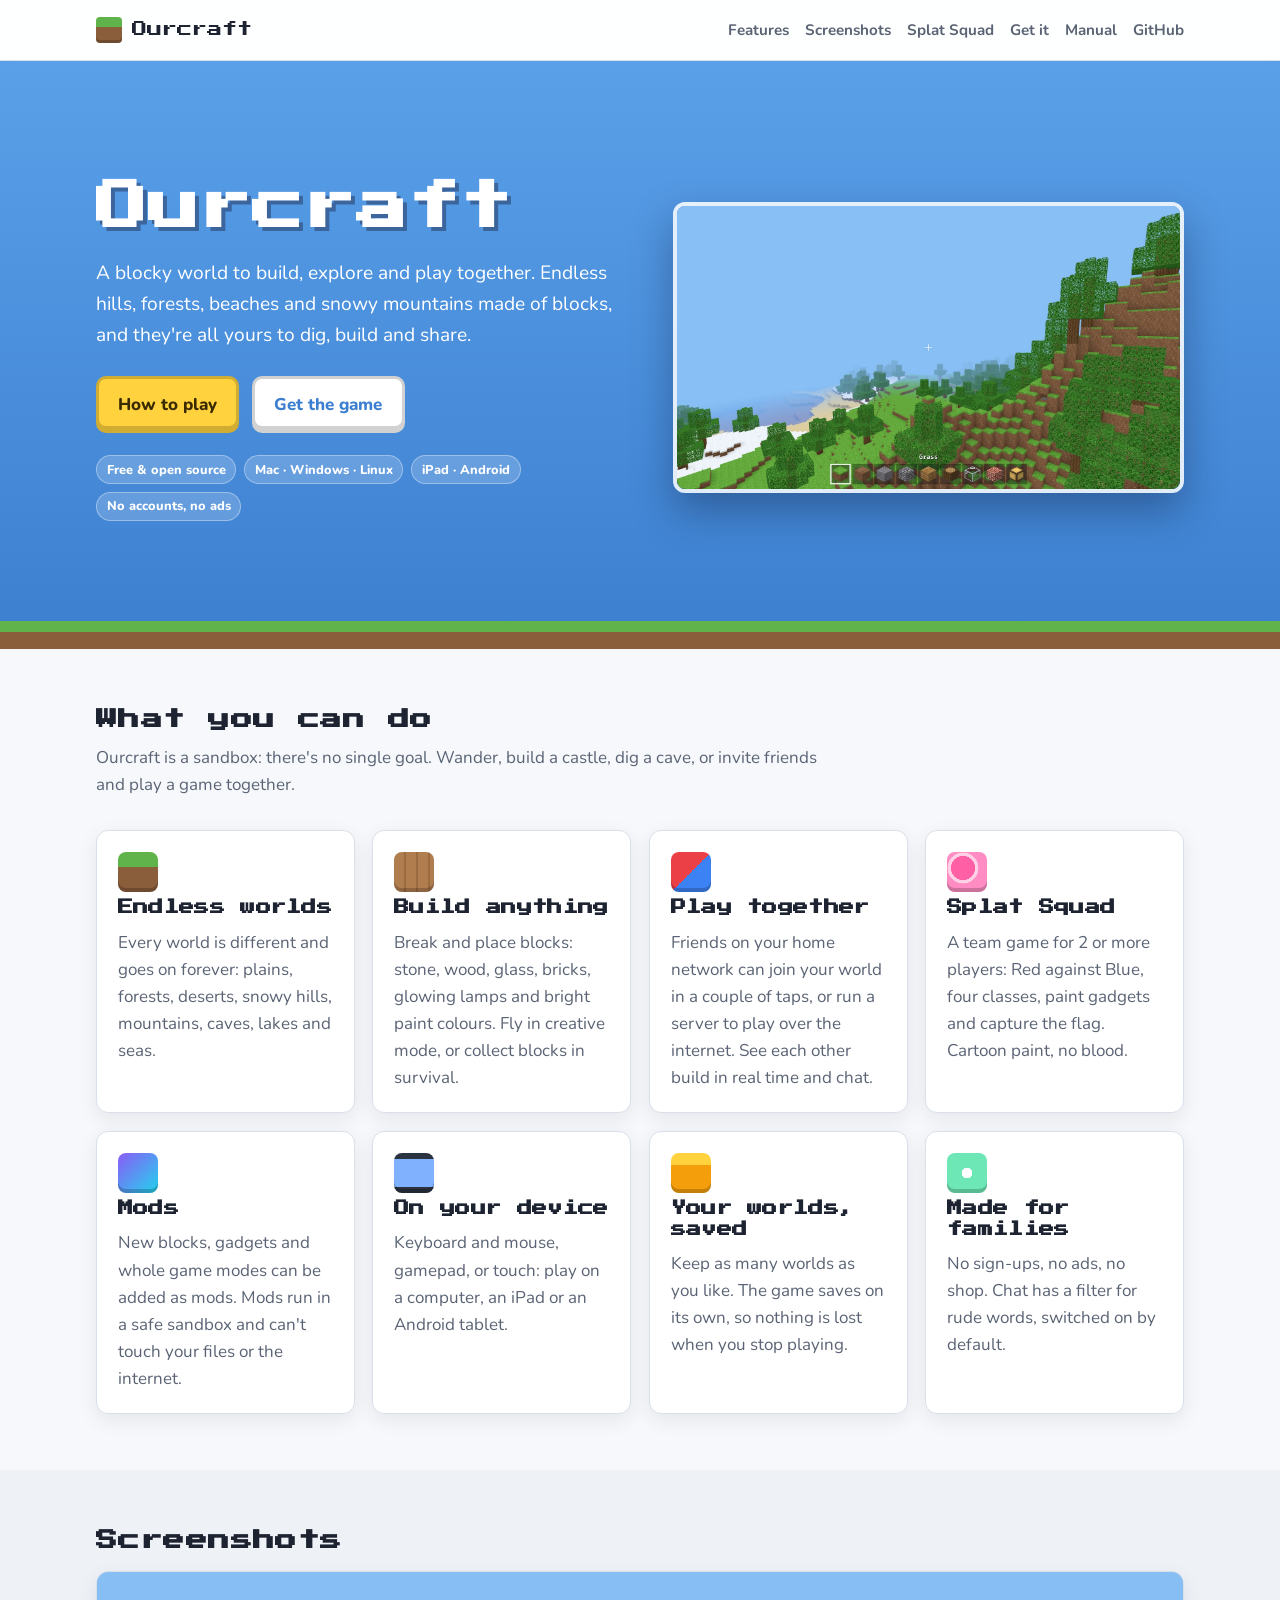
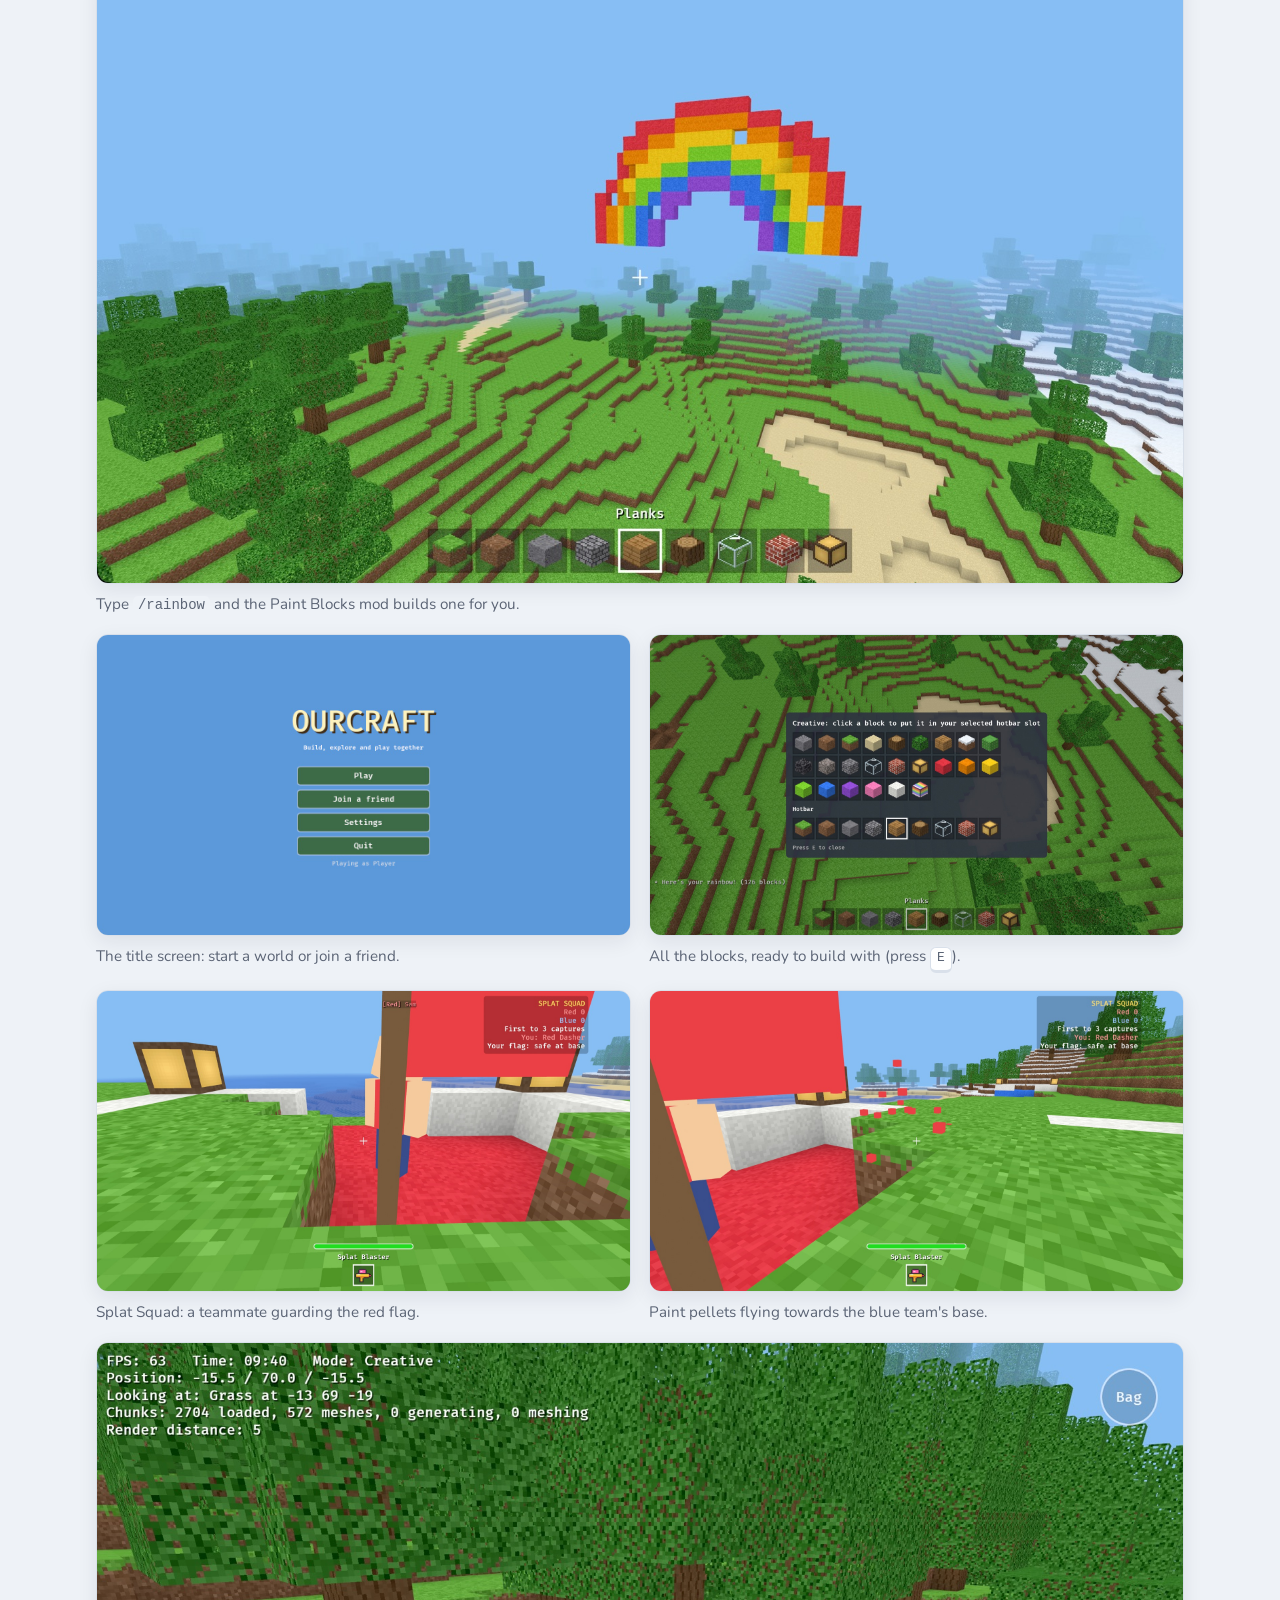
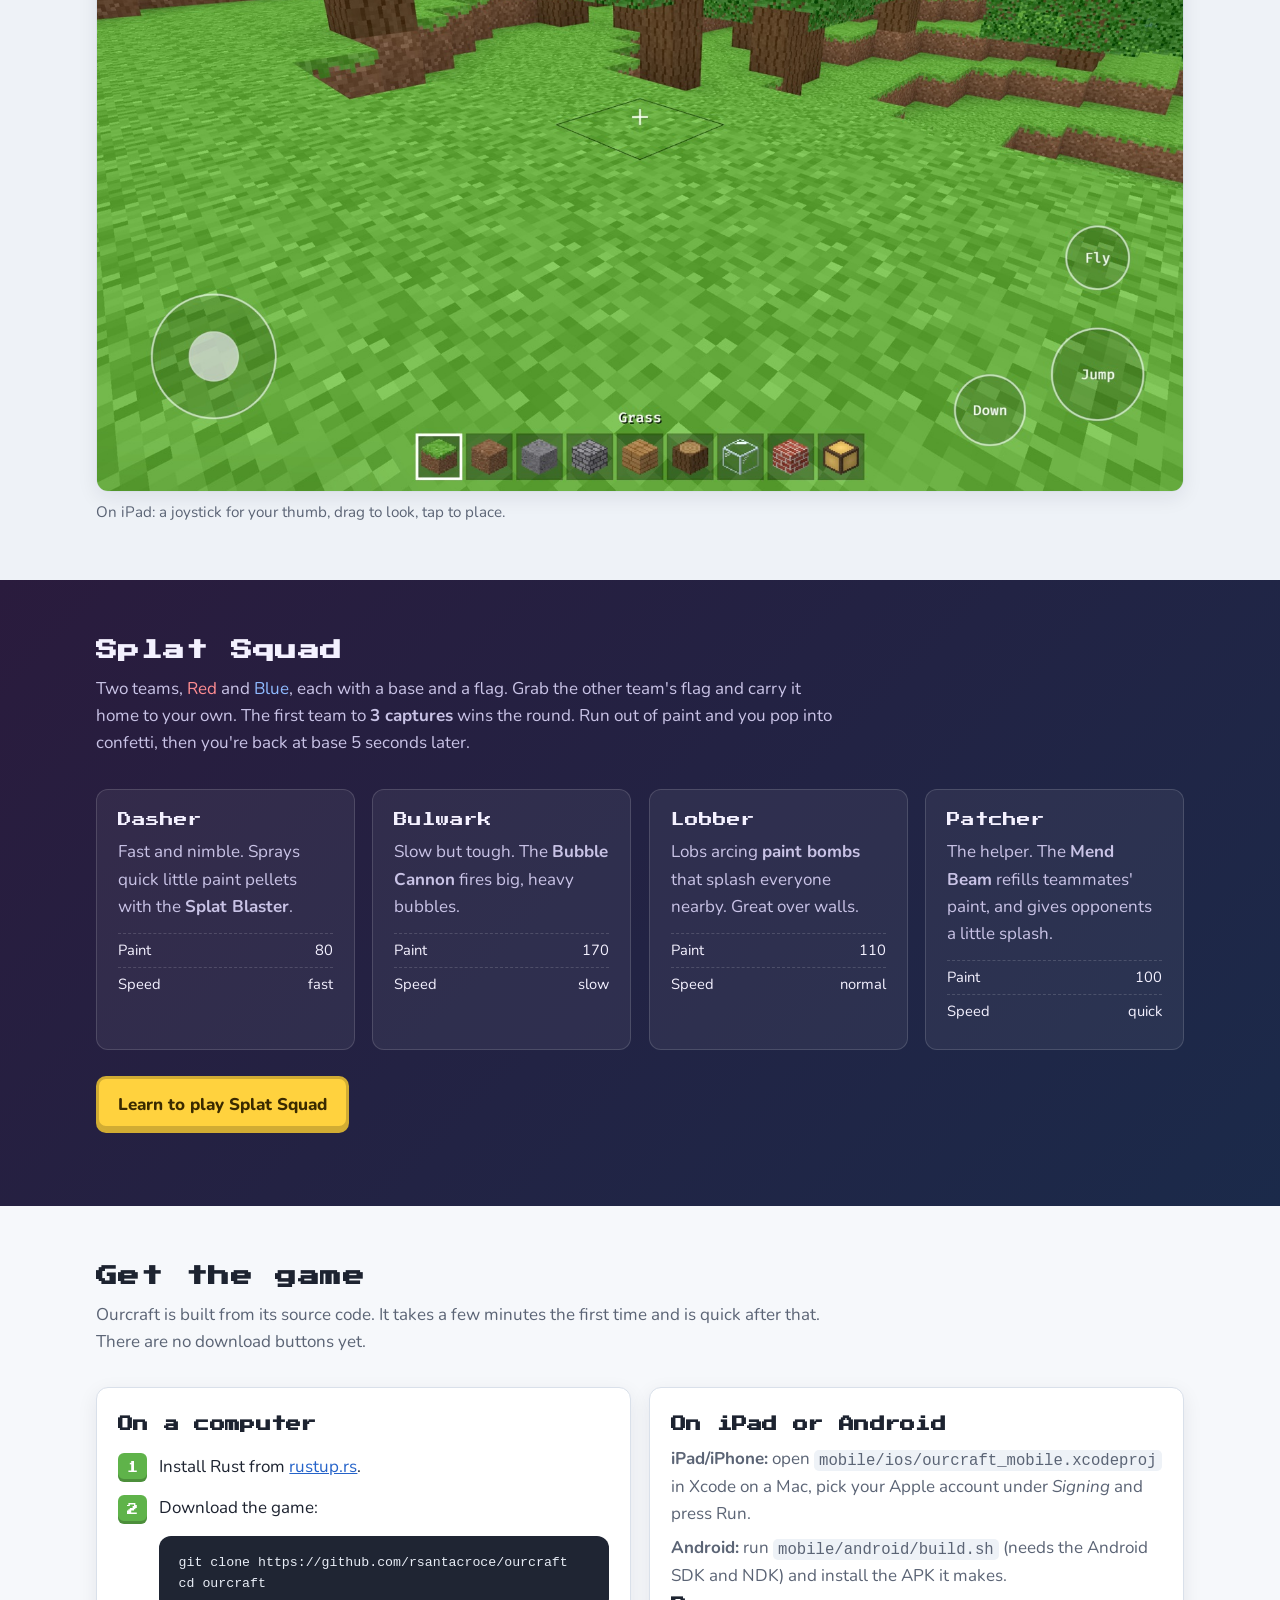
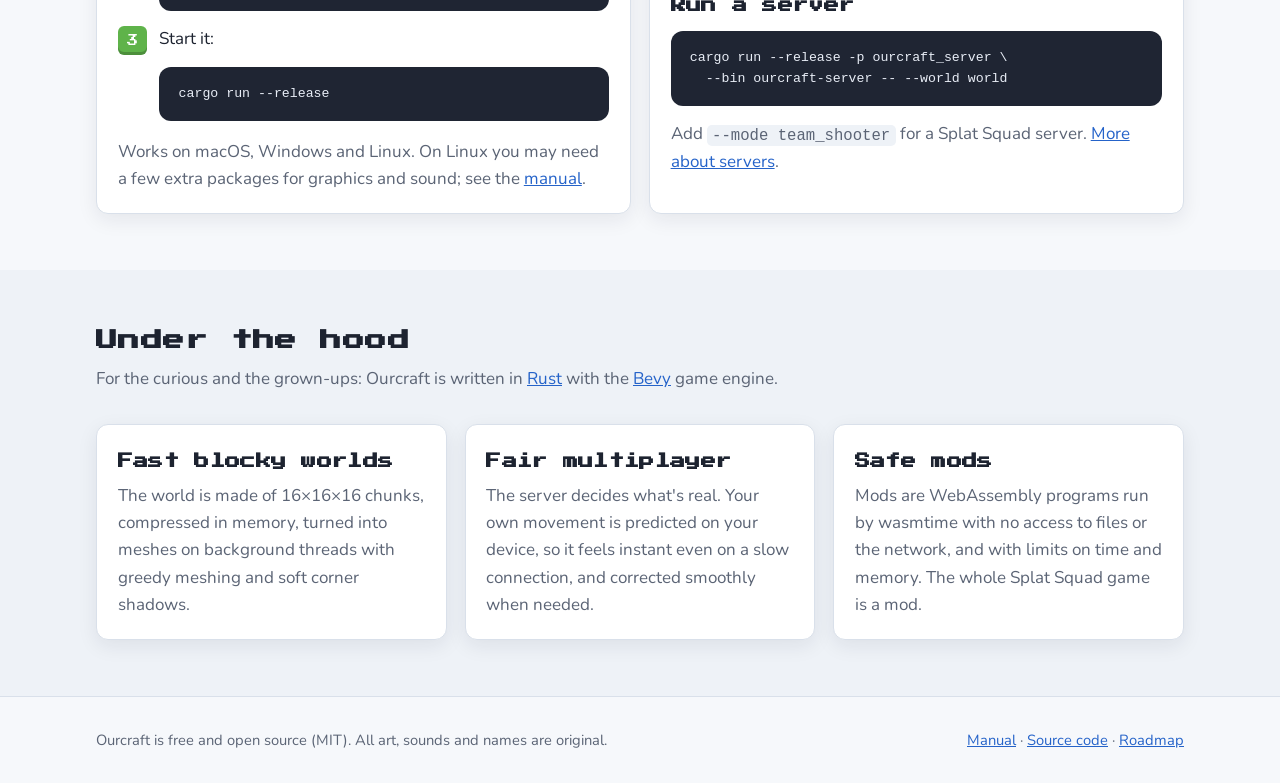
==== index.html @ ff027219 "Ourcraft website and player manual Co-Authored-By: Claude Opus 5.5 (1M context) <noreply@anthropic.c" ====
<!doctype html>
<html lang="en">
<head>
  <meta charset="utf-8">
  <meta name="viewport" content="width=device-width, initial-scale=1">
  <title>Ourcraft – build, explore and play together</title>
  <meta name="description" content="Ourcraft is a free, open-source blocky sandbox game: endless worlds to explore and build in, play with friends, mods, and the Splat Squad team game. For Mac, Windows, Linux, iPad and Android.">
  <meta property="og:title" content="Ourcraft">
  <meta property="og:description" content="A blocky world to build, explore and play together.">
  <meta property="og:image" content="images/vista.jpg">
  <link rel="icon" href="assets/favicon.svg" type="image/svg+xml">
  <link rel="preconnect" href="https://fonts.googleapis.com">
  <link rel="preconnect" href="https://fonts.gstatic.com" crossorigin>
  <link href="https://fonts.googleapis.com/css2?family=Nunito:wght@400;700;800&family=Press+Start+2P&display=swap" rel="stylesheet">
  <link rel="stylesheet" href="assets/style.css">
</head>
<body>

<header class="topbar">
  <div class="wrap">
    <a class="logo" href="./"><span class="logo-block" aria-hidden="true"></span>Ourcraft</a>
    <nav class="nav" aria-label="Main">
      <a href="#features">Features</a>
      <a href="#screenshots">Screenshots</a>
      <a href="#splat-squad">Splat Squad</a>
      <a href="#get-it">Get it</a>
      <a href="manual.html">Manual</a>
      <a href="https://github.com/rsantacroce/ourcraft">GitHub</a>
    </nav>
  </div>
</header>

<section class="hero">
  <div class="wrap">
    <div>
      <h1>Ourcraft</h1>
      <p class="lead">A blocky world to build, explore and play together. Endless hills, forests,
        beaches and snowy mountains made of blocks, and they're all yours to dig, build and share.</p>
      <div class="buttons">
        <a class="btn btn-primary" href="manual.html">How to play</a>
        <a class="btn btn-secondary" href="#get-it">Get the game</a>
      </div>
      <div class="badges">
        <span class="badge">Free &amp; open source</span>
        <span class="badge">Mac · Windows · Linux</span>
        <span class="badge">iPad · Android</span>
        <span class="badge">No accounts, no ads</span>
      </div>
    </div>
    <img src="images/vista.jpg" alt="Hills with trees, a beach and the sea, all made of blocks" width="1600" height="900">
  </div>
</section>

<section id="features">
  <div class="wrap">
    <h2>What you can do</h2>
    <p class="section-intro">Ourcraft is a sandbox: there's no single goal. Wander, build a castle,
      dig a cave, or invite friends and play a game together.</p>
    <div class="grid grid-4">
      <div class="card">
        <div class="icon i-grass" aria-hidden="true"></div>
        <h3>Endless worlds</h3>
        <p>Every world is different and goes on forever: plains, forests, deserts, snowy hills,
          mountains, caves, lakes and seas.</p>
      </div>
      <div class="card">
        <div class="icon i-build" aria-hidden="true"></div>
        <h3>Build anything</h3>
        <p>Break and place blocks: stone, wood, glass, bricks, glowing lamps and bright paint
          colours. Fly in creative mode, or collect blocks in survival.</p>
      </div>
      <div class="card">
        <div class="icon i-friends" aria-hidden="true"></div>
        <h3>Play together</h3>
        <p>Friends on your home network can join your world in a couple of taps, or run a server
          to play over the internet. See each other build in real time and chat.</p>
      </div>
      <div class="card">
        <div class="icon i-splat" aria-hidden="true"></div>
        <h3>Splat Squad</h3>
        <p>A team game for 2 or more players: Red against Blue, four classes, paint gadgets and
          capture the flag. Cartoon paint, no blood.</p>
      </div>
      <div class="card">
        <div class="icon i-mod" aria-hidden="true"></div>
        <h3>Mods</h3>
        <p>New blocks, gadgets and whole game modes can be added as mods. Mods run in a safe
          sandbox and can't touch your files or the internet.</p>
      </div>
      <div class="card">
        <div class="icon i-device" aria-hidden="true"></div>
        <h3>On your device</h3>
        <p>Keyboard and mouse, gamepad, or touch: play on a computer, an iPad or an Android
          tablet.</p>
      </div>
      <div class="card">
        <div class="icon i-save" aria-hidden="true"></div>
        <h3>Your worlds, saved</h3>
        <p>Keep as many worlds as you like. The game saves on its own, so nothing is lost when
          you stop playing.</p>
      </div>
      <div class="card">
        <div class="icon i-kid" aria-hidden="true"></div>
        <h3>Made for families</h3>
        <p>No sign-ups, no ads, no shop. Chat has a filter for rude words, switched on by
          default.</p>
      </div>
    </div>
  </div>
</section>

<section id="screenshots" class="alt">
  <div class="wrap">
    <h2>Screenshots</h2>
    <div class="gallery">
      <figure class="shot wide">
        <img src="images/rainbow.jpg" alt="A rainbow built from coloured blocks over green hills" width="1600" height="900" loading="lazy">
        <figcaption>Type <code>/rainbow</code> and the Paint Blocks mod builds one for you.</figcaption>
      </figure>
      <figure class="shot">
        <img src="images/menu.jpg" alt="The Ourcraft title screen with Play, Join a friend, Settings and Quit" width="1280" height="720" loading="lazy">
        <figcaption>The title screen: start a world or join a friend.</figcaption>
      </figure>
      <figure class="shot">
        <img src="images/inventory.jpg" alt="The block picker showing all blocks, including bright paint colours" width="1600" height="900" loading="lazy">
        <figcaption>All the blocks, ready to build with (press <kbd>E</kbd>).</figcaption>
      </figure>
      <figure class="shot">
        <img src="images/splat2.jpg" alt="A player in red next to the red team's flag, with the Splat Squad scoreboard" width="1600" height="900" loading="lazy">
        <figcaption>Splat Squad: a teammate guarding the red flag.</figcaption>
      </figure>
      <figure class="shot">
        <img src="images/splat3.jpg" alt="Red paint pellets flying towards the blue base" width="1600" height="900" loading="lazy">
        <figcaption>Paint pellets flying towards the blue team's base.</figcaption>
      </figure>
      <figure class="shot wide">
        <img src="images/ipad.jpg" alt="Ourcraft on an iPad with an on-screen joystick and buttons" width="1600" height="1102" loading="lazy">
        <figcaption>On iPad: a joystick for your thumb, drag to look, tap to place.</figcaption>
      </figure>
    </div>
  </div>
</section>

<section id="splat-squad" class="squad">
  <div class="wrap">
    <h2>Splat Squad</h2>
    <p class="section-intro">Two teams, <span class="team-red">Red</span> and
      <span class="team-blue">Blue</span>, each with a base and a flag. Grab the other team's flag
      and carry it home to your own. The first team to <strong>3 captures</strong> wins the round.
      Run out of paint and you pop into confetti, then you're back at base 5 seconds later.</p>
    <div class="grid grid-4">
      <div class="card">
        <div class="class-name">Dasher</div>
        <p>Fast and nimble. Sprays quick little paint pellets with the <strong>Splat Blaster</strong>.</p>
        <ul class="stats"><li><span>Paint</span><span>80</span></li><li><span>Speed</span><span>fast</span></li></ul>
      </div>
      <div class="card">
        <div class="class-name">Bulwark</div>
        <p>Slow but tough. The <strong>Bubble Cannon</strong> fires big, heavy bubbles.</p>
        <ul class="stats"><li><span>Paint</span><span>170</span></li><li><span>Speed</span><span>slow</span></li></ul>
      </div>
      <div class="card">
        <div class="class-name">Lobber</div>
        <p>Lobs arcing <strong>paint bombs</strong> that splash everyone nearby. Great over walls.</p>
        <ul class="stats"><li><span>Paint</span><span>110</span></li><li><span>Speed</span><span>normal</span></li></ul>
      </div>
      <div class="card">
        <div class="class-name">Patcher</div>
        <p>The helper. The <strong>Mend Beam</strong> refills teammates' paint, and gives opponents a little splash.</p>
        <ul class="stats"><li><span>Paint</span><span>100</span></li><li><span>Speed</span><span>quick</span></li></ul>
      </div>
    </div>
    <p style="margin-top:1.6rem"><a class="btn btn-primary" href="manual.html#splat-squad">Learn to play Splat Squad</a></p>
  </div>
</section>

<section id="get-it">
  <div class="wrap">
    <h2>Get the game</h2>
    <p class="section-intro">Ourcraft is built from its source code. It takes a few minutes the
      first time and is quick after that. There are no download buttons yet.</p>
    <div class="grid grid-2">
      <div class="card">
        <h3>On a computer</h3>
        <ol class="steps">
          <li>Install Rust from <a href="https://rustup.rs">rustup.rs</a>.</li>
          <li>Download the game:
            <pre><code>git clone https://github.com/rsantacroce/ourcraft
cd ourcraft</code></pre></li>
          <li>Start it:
            <pre><code>cargo run --release</code></pre></li>
        </ol>
        <p>Works on macOS, Windows and Linux. On Linux you may need a few extra packages for
          graphics and sound; see the <a href="manual.html#install">manual</a>.</p>
      </div>
      <div class="card">
        <h3>On iPad or Android</h3>
        <p><strong>iPad/iPhone:</strong> open <code>mobile/ios/ourcraft_mobile.xcodeproj</code> in Xcode
          on a Mac, pick your Apple account under <em>Signing</em> and press Run.</p>
        <p><strong>Android:</strong> run <code>mobile/android/build.sh</code> (needs the Android SDK
          and NDK) and install the APK it makes.</p>
        <h3>Run a server</h3>
        <pre><code>cargo run --release -p ourcraft_server \
  --bin ourcraft-server -- --world world</code></pre>
        <p>Add <code>--mode team_shooter</code> for a Splat Squad server.
          <a href="manual.html#servers">More about servers</a>.</p>
      </div>
    </div>
  </div>
</section>

<section class="alt">
  <div class="wrap">
    <h2>Under the hood</h2>
    <p class="section-intro">For the curious and the grown-ups: Ourcraft is written in
      <a href="https://www.rust-lang.org">Rust</a> with the <a href="https://bevyengine.org">Bevy</a>
      game engine.</p>
    <div class="grid grid-3">
      <div class="card">
        <h3>Fast blocky worlds</h3>
        <p>The world is made of 16×16×16 chunks, compressed in memory, turned into meshes on
          background threads with greedy meshing and soft corner shadows.</p>
      </div>
      <div class="card">
        <h3>Fair multiplayer</h3>
        <p>The server decides what's real. Your own movement is predicted on your device, so
          it feels instant even on a slow connection, and corrected smoothly when needed.</p>
      </div>
      <div class="card">
        <h3>Safe mods</h3>
        <p>Mods are WebAssembly programs run by wasmtime with no access to files or the network,
          and with limits on time and memory. The whole Splat Squad game is a mod.</p>
      </div>
    </div>
  </div>
</section>

<footer>
  <div class="wrap">
    <span>Ourcraft is free and open source (MIT). All art, sounds and names are original.</span>
    <span><a href="manual.html">Manual</a> · <a href="https://github.com/rsantacroce/ourcraft">Source code</a> · <a href="https://github.com/rsantacroce/ourcraft/blob/main/roadmap.md">Roadmap</a></span>
  </div>
</footer>

</body>
</html>
---- assets/style.css ----
/* Ourcraft website. Plain CSS, no build step. */

:root {
  --sky: #5aa0e8;
  --sky-deep: #3c7fd0;
  --grass: #5fb34a;
  --grass-dark: #3f8a32;
  --dirt: #8a5d3b;
  --sun: #ffd23e;
  --red: #eb4046;
  --blue: #3c82f5;
  --pink: #ff5fa5;

  --bg: #f6f8fb;
  --surface: #ffffff;
  --surface-2: #eef2f7;
  --text: #1d2330;
  --muted: #5b6475;
  --border: #d9e0ea;
  --link: #2563c9;
  --code-bg: #1f2533;
  --code-text: #e9eef7;
  --shadow: 0 6px 20px rgba(20, 30, 50, 0.08);
  --radius: 12px;
  --max: 1120px;
}

@media (prefers-color-scheme: dark) {
  :root:not([data-theme="light"]) {
    --bg: #12161f;
    --surface: #1a202b;
    --surface-2: #222a37;
    --text: #e8edf5;
    --muted: #9aa6b8;
    --border: #2d3646;
    --link: #7fb1ff;
    --code-bg: #0c1018;
    --shadow: 0 6px 20px rgba(0, 0, 0, 0.35);
  }
}

* { box-sizing: border-box; }

html { scroll-behavior: smooth; }

body {
  margin: 0;
  background: var(--bg);
  color: var(--text);
  font-family: "Nunito", system-ui, -apple-system, "Segoe UI", sans-serif;
  font-size: 17px;
  line-height: 1.6;
}

img { max-width: 100%; height: auto; display: block; }

a { color: var(--link); }

h1, h2, h3, .pixel {
  font-family: "Press Start 2P", ui-monospace, monospace;
  line-height: 1.35;
  letter-spacing: 0.02em;
}
h2 { font-size: 1.35rem; margin: 0 0 1rem; }
h3 { font-size: 0.95rem; margin: 1.6rem 0 0.6rem; }

code, pre, kbd { font-family: ui-monospace, "SF Mono", Menlo, Consolas, monospace; }
code { background: var(--surface-2); padding: 0.1em 0.35em; border-radius: 5px; font-size: 0.92em; }
pre {
  background: var(--code-bg);
  color: var(--code-text);
  padding: 1rem 1.2rem;
  border-radius: var(--radius);
  overflow-x: auto;
  font-size: 0.9rem;
  line-height: 1.5;
}
pre code { background: none; padding: 0; color: inherit; }

kbd {
  display: inline-block;
  min-width: 1.7em;
  padding: 0.05em 0.45em;
  border: 1px solid var(--border);
  border-bottom-width: 3px;
  border-radius: 6px;
  background: var(--surface);
  font-size: 0.85em;
  text-align: center;
  white-space: nowrap;
}

.wrap { max-width: var(--max); margin: 0 auto; padding: 0 16px; }

/* Let grid and flex children shrink below their content width (long code
   lines scroll inside their box instead of widening the page). */
.grid > *, .hero .wrap > *, .gallery > *, .manual > * { min-width: 0; }
html, body { overflow-x: clip; }

/* ---------- Top bar ---------- */
.topbar {
  position: sticky;
  top: 0;
  z-index: 10;
  background: color-mix(in srgb, var(--surface) 88%, transparent);
  backdrop-filter: blur(8px);
  border-bottom: 1px solid var(--border);
}
.topbar .wrap {
  display: flex;
  align-items: center;
  gap: 1rem;
  min-height: 60px;
  flex-wrap: wrap;
}
.logo {
  display: flex;
  align-items: center;
  gap: 0.6rem;
  font-family: "Press Start 2P", monospace;
  font-size: 0.95rem;
  color: var(--text);
  text-decoration: none;
}
.logo-block {
  width: 26px;
  height: 26px;
  border-radius: 4px;
  background: linear-gradient(var(--grass) 0 38%, var(--dirt) 38% 100%);
  box-shadow: inset 0 -3px 0 rgba(0, 0, 0, 0.2);
}
.nav { display: flex; gap: 0.2rem 1rem; flex-wrap: wrap; margin-left: auto; }
.nav a { color: var(--muted); text-decoration: none; font-weight: 700; font-size: 0.95rem; }
.nav a:hover, .nav a[aria-current="page"] { color: var(--text); }

/* ---------- Hero ---------- */
.hero {
  position: relative;
  color: #fff;
  background: linear-gradient(180deg, var(--sky) 0%, var(--sky-deep) 100%);
  overflow: hidden;
}
.hero::after {
  /* a strip of grass and dirt along the bottom */
  content: "";
  position: absolute;
  left: 0;
  right: 0;
  bottom: 0;
  height: 28px;
  background: linear-gradient(var(--grass) 0 40%, var(--dirt) 40% 100%);
}
.hero .wrap {
  display: grid;
  grid-template-columns: 1.05fr 1fr;
  gap: 2.5rem;
  align-items: center;
  padding-top: 3.5rem;
  padding-bottom: 4.5rem;
}
.hero h1 {
  font-size: clamp(1.9rem, 5vw, 3.2rem);
  margin: 0 0 1rem;
  text-shadow: 4px 4px 0 rgba(30, 40, 70, 0.45);
}
.hero p.lead { font-size: 1.2rem; margin: 0 0 1.6rem; max-width: 34rem; }
.hero img {
  border-radius: var(--radius);
  border: 4px solid rgba(255, 255, 255, 0.85);
  box-shadow: 0 18px 40px rgba(10, 20, 50, 0.35);
}
.buttons { display: flex; gap: 0.8rem; flex-wrap: wrap; }
.btn {
  display: inline-block;
  padding: 0.75rem 1.2rem;
  border-radius: 10px;
  font-weight: 800;
  text-decoration: none;
  border: 3px solid rgba(0, 0, 0, 0.18);
  box-shadow: inset 0 -4px 0 rgba(0, 0, 0, 0.18);
}
.btn-primary { background: var(--sun); color: #3a2a00; }
.btn-secondary { background: #fff; color: var(--sky-deep); }
.btn:hover { filter: brightness(1.05); transform: translateY(-1px); }

.badges { display: flex; gap: 0.5rem; flex-wrap: wrap; margin-top: 1.4rem; }
.badge {
  font-size: 0.8rem;
  font-weight: 800;
  padding: 0.2rem 0.6rem;
  border-radius: 999px;
  background: rgba(255, 255, 255, 0.18);
  border: 1px solid rgba(255, 255, 255, 0.35);
}

/* ---------- Sections ---------- */
section { padding: 3.5rem 0; }
section.alt { background: var(--surface-2); }
.section-intro { color: var(--muted); max-width: 46rem; margin: -0.4rem 0 2rem; }

.grid { display: grid; gap: 1.1rem; }
.grid-3 { grid-template-columns: repeat(3, 1fr); }
.grid-2 { grid-template-columns: repeat(2, 1fr); }
.grid-4 { grid-template-columns: repeat(4, 1fr); }

.card {
  background: var(--surface);
  border: 1px solid var(--border);
  border-radius: var(--radius);
  padding: 1.3rem;
  box-shadow: var(--shadow);
}
.card h3 { margin-top: 0.4rem; }
.card p { margin: 0.4rem 0 0; color: var(--muted); }
.icon {
  width: 40px;
  height: 40px;
  border-radius: 8px;
  box-shadow: inset 0 -4px 0 rgba(0, 0, 0, 0.2);
}
.i-grass { background: linear-gradient(var(--grass) 0 38%, var(--dirt) 38% 100%); }
.i-build { background: repeating-linear-gradient(90deg, #b07d4f 0 10px, #9a6a40 10px 12px); }
.i-friends { background: linear-gradient(135deg, var(--red) 0 50%, var(--blue) 50% 100%); }
.i-splat { background: radial-gradient(circle at 40% 40%, var(--pink) 0 35%, #ffd0e6 36% 45%, #ff8cc3 46%); }
.i-mod { background: linear-gradient(135deg, #8b5cf6, #22d3ee); }
.i-device { background: linear-gradient(#2b3240 0 15%, #7fb1ff 15% 85%, #2b3240 85%); }
.i-save { background: linear-gradient(#ffd23e 0 30%, #f59e0b 30%); }
.i-kid { background: radial-gradient(circle, #fff 0 18%, #6ee7b7 19%); }

/* ---------- Gallery ---------- */
.gallery { display: grid; grid-template-columns: repeat(2, 1fr); gap: 1.1rem; }
.shot { margin: 0; }
.shot img {
  border-radius: var(--radius);
  border: 1px solid var(--border);
  box-shadow: var(--shadow);
}
.shot figcaption { color: var(--muted); font-size: 0.95rem; margin-top: 0.5rem; }
.shot.wide { grid-column: 1 / -1; }

/* ---------- Splat Squad ---------- */
.squad {
  background: linear-gradient(135deg, #2a1b3d 0%, #1b2a4a 100%);
  color: #f4f1ff;
}
.squad .section-intro, .squad .card p { color: #c9c3e6; }
.squad .card { background: rgba(255, 255, 255, 0.06); border-color: rgba(255, 255, 255, 0.14); box-shadow: none; }
.team-red { color: #ff8d92; }
.team-blue { color: #8fbaff; }
.class-name { font-family: "Press Start 2P", monospace; font-size: 0.85rem; }
.stats { margin: 0.8rem 0 0; padding: 0; list-style: none; font-size: 0.92rem; }
.stats li { display: flex; justify-content: space-between; border-top: 1px dashed rgba(255, 255, 255, 0.15); padding: 0.3rem 0; }

/* ---------- Tables ---------- */
.table-wrap { overflow-x: auto; }
table { width: 100%; border-collapse: collapse; background: var(--surface); border-radius: var(--radius); overflow: hidden; }
th, td { text-align: left; padding: 0.6rem 0.8rem; border-bottom: 1px solid var(--border); vertical-align: top; }
th { background: var(--surface-2); font-weight: 800; }

/* ---------- Callouts ---------- */
.note {
  border-left: 5px solid var(--sun);
  background: color-mix(in srgb, var(--sun) 14%, var(--surface));
  padding: 0.8rem 1rem;
  border-radius: 8px;
  margin: 1rem 0;
}
.tip {
  border-left: 5px solid var(--grass);
  background: color-mix(in srgb, var(--grass) 12%, var(--surface));
  padding: 0.8rem 1rem;
  border-radius: 8px;
  margin: 1rem 0;
}

/* ---------- Manual layout ---------- */
.manual { display: grid; grid-template-columns: 250px 1fr; gap: 2.5rem; padding: 2.5rem 16px 4rem; max-width: var(--max); margin: 0 auto; }
.toc {
  position: sticky;
  top: 80px;
  align-self: start;
  max-height: calc(100vh - 100px);
  overflow-y: auto;
  font-size: 0.95rem;
}
.toc p { font-family: "Press Start 2P", monospace; font-size: 0.75rem; margin: 0 0 0.8rem; }
.toc ol { margin: 0; padding-left: 1.9rem; }
.toc ol ol { padding-left: 1.4rem; }
.toc li { margin: 0.25rem 0; }
.toc a { color: var(--muted); text-decoration: none; }
.toc a:hover { color: var(--text); }
.toc ol ol { font-size: 0.9rem; }
.manual article h2 { margin-top: 3rem; padding-top: 0.5rem; border-top: 3px solid var(--border); }
.manual article h2:first-of-type { margin-top: 0; border-top: none; }
.manual article img { border-radius: var(--radius); border: 1px solid var(--border); margin: 1rem 0; }
.manual h1 { font-size: clamp(1.4rem, 3.5vw, 2rem); margin: 0 0 0.6rem; }

.steps { counter-reset: step; list-style: none; padding: 0; }
.steps > li { counter-increment: step; position: relative; padding-left: 2.6rem; margin: 0.9rem 0; }
.steps > li::before {
  content: counter(step);
  position: absolute;
  left: 0;
  top: 0.05rem;
  width: 1.8rem;
  height: 1.8rem;
  border-radius: 6px;
  background: var(--grass);
  color: #fff;
  font-family: "Press Start 2P", monospace;
  font-size: 0.7rem;
  display: grid;
  place-items: center;
  box-shadow: inset 0 -3px 0 rgba(0, 0, 0, 0.2);
}

/* ---------- Footer ---------- */
footer {
  border-top: 1px solid var(--border);
  padding: 2rem 0;
  color: var(--muted);
  font-size: 0.92rem;
}
footer .wrap { display: flex; gap: 1rem; justify-content: space-between; flex-wrap: wrap; }

/* ---------- Small screens ---------- */
@media (max-width: 900px) {
  .hero .wrap { grid-template-columns: 1fr; padding-top: 2.5rem; }
  .grid-3, .grid-4 { grid-template-columns: repeat(2, 1fr); }
  .manual { grid-template-columns: 1fr; }
  .toc { position: static; max-height: none; border: 1px solid var(--border); border-radius: var(--radius); padding: 1rem; background: var(--surface); }
}
@media (max-width: 600px) {
  body { font-size: 16px; }
  .grid-3, .grid-2, .grid-4, .gallery { grid-template-columns: 1fr; }
  .nav { margin-left: 0; width: 100%; padding-bottom: 0.5rem; }
  h2 { font-size: 1.1rem; }
}
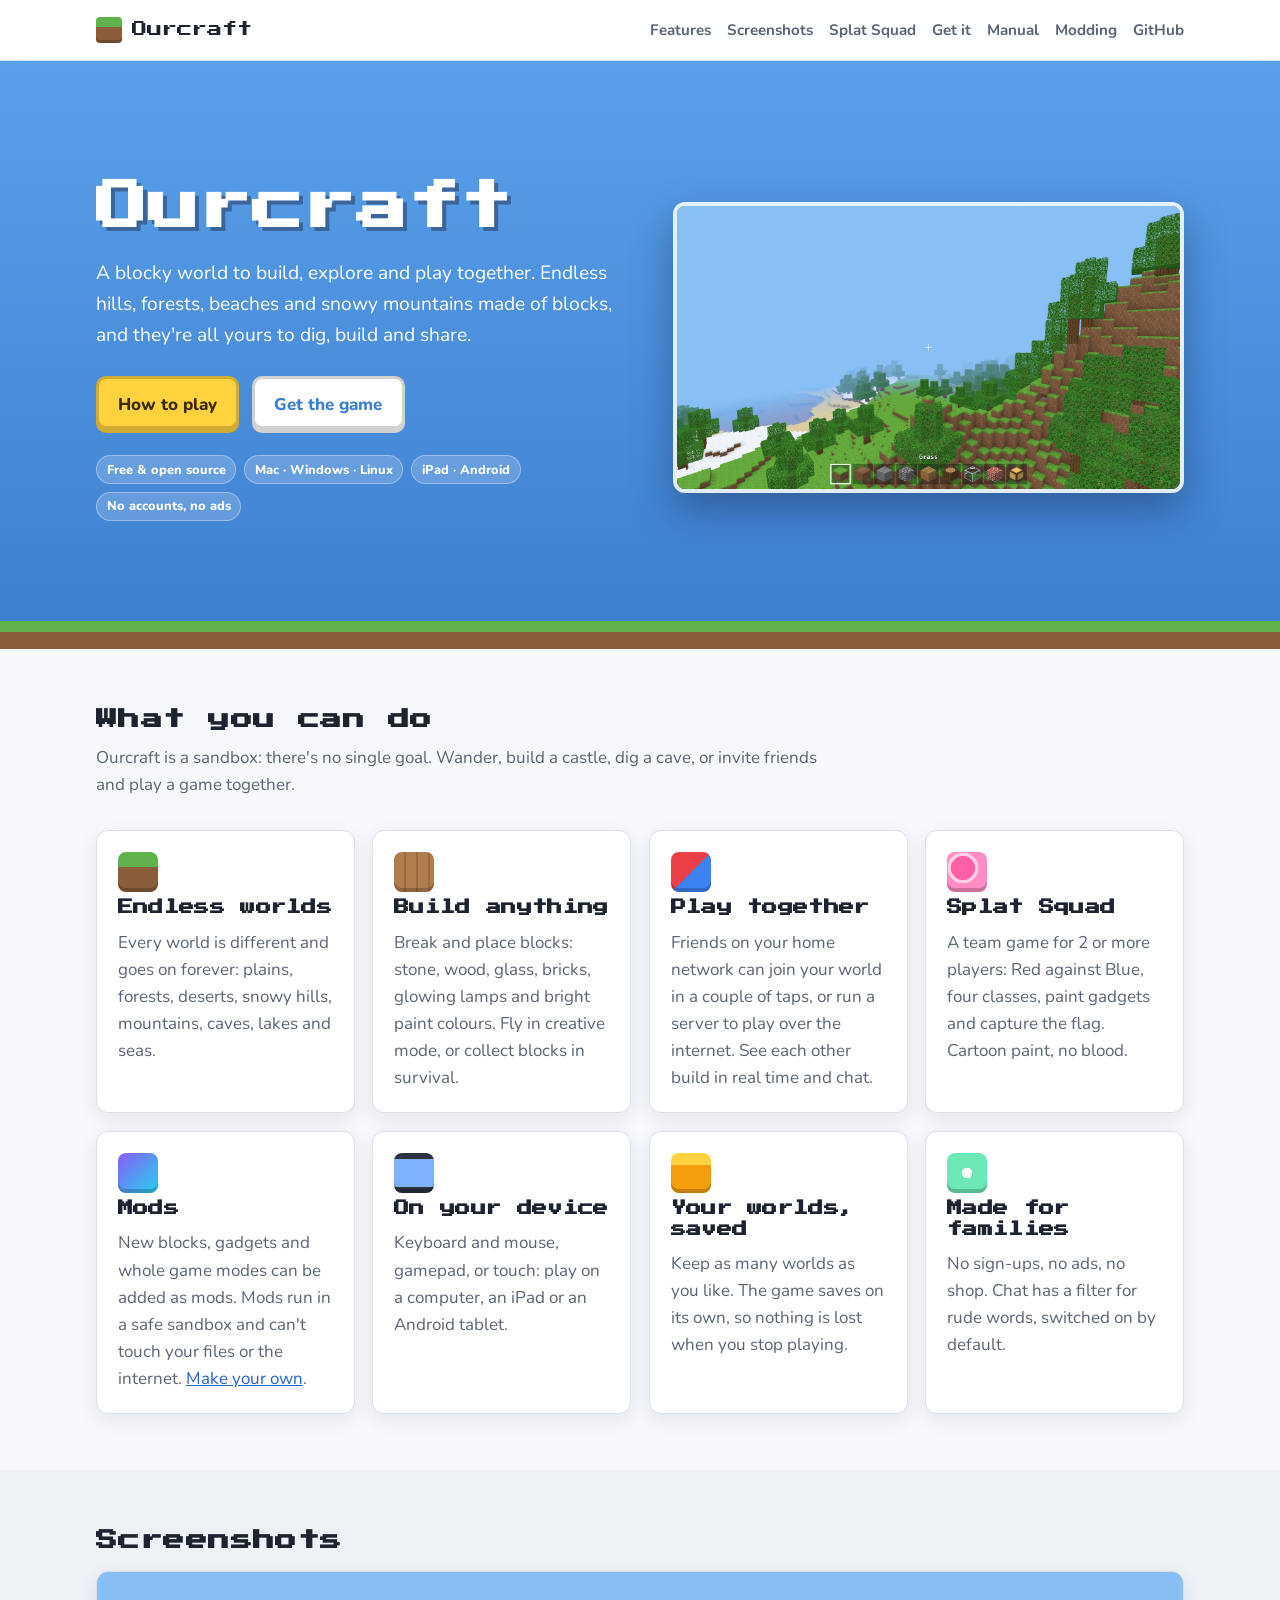
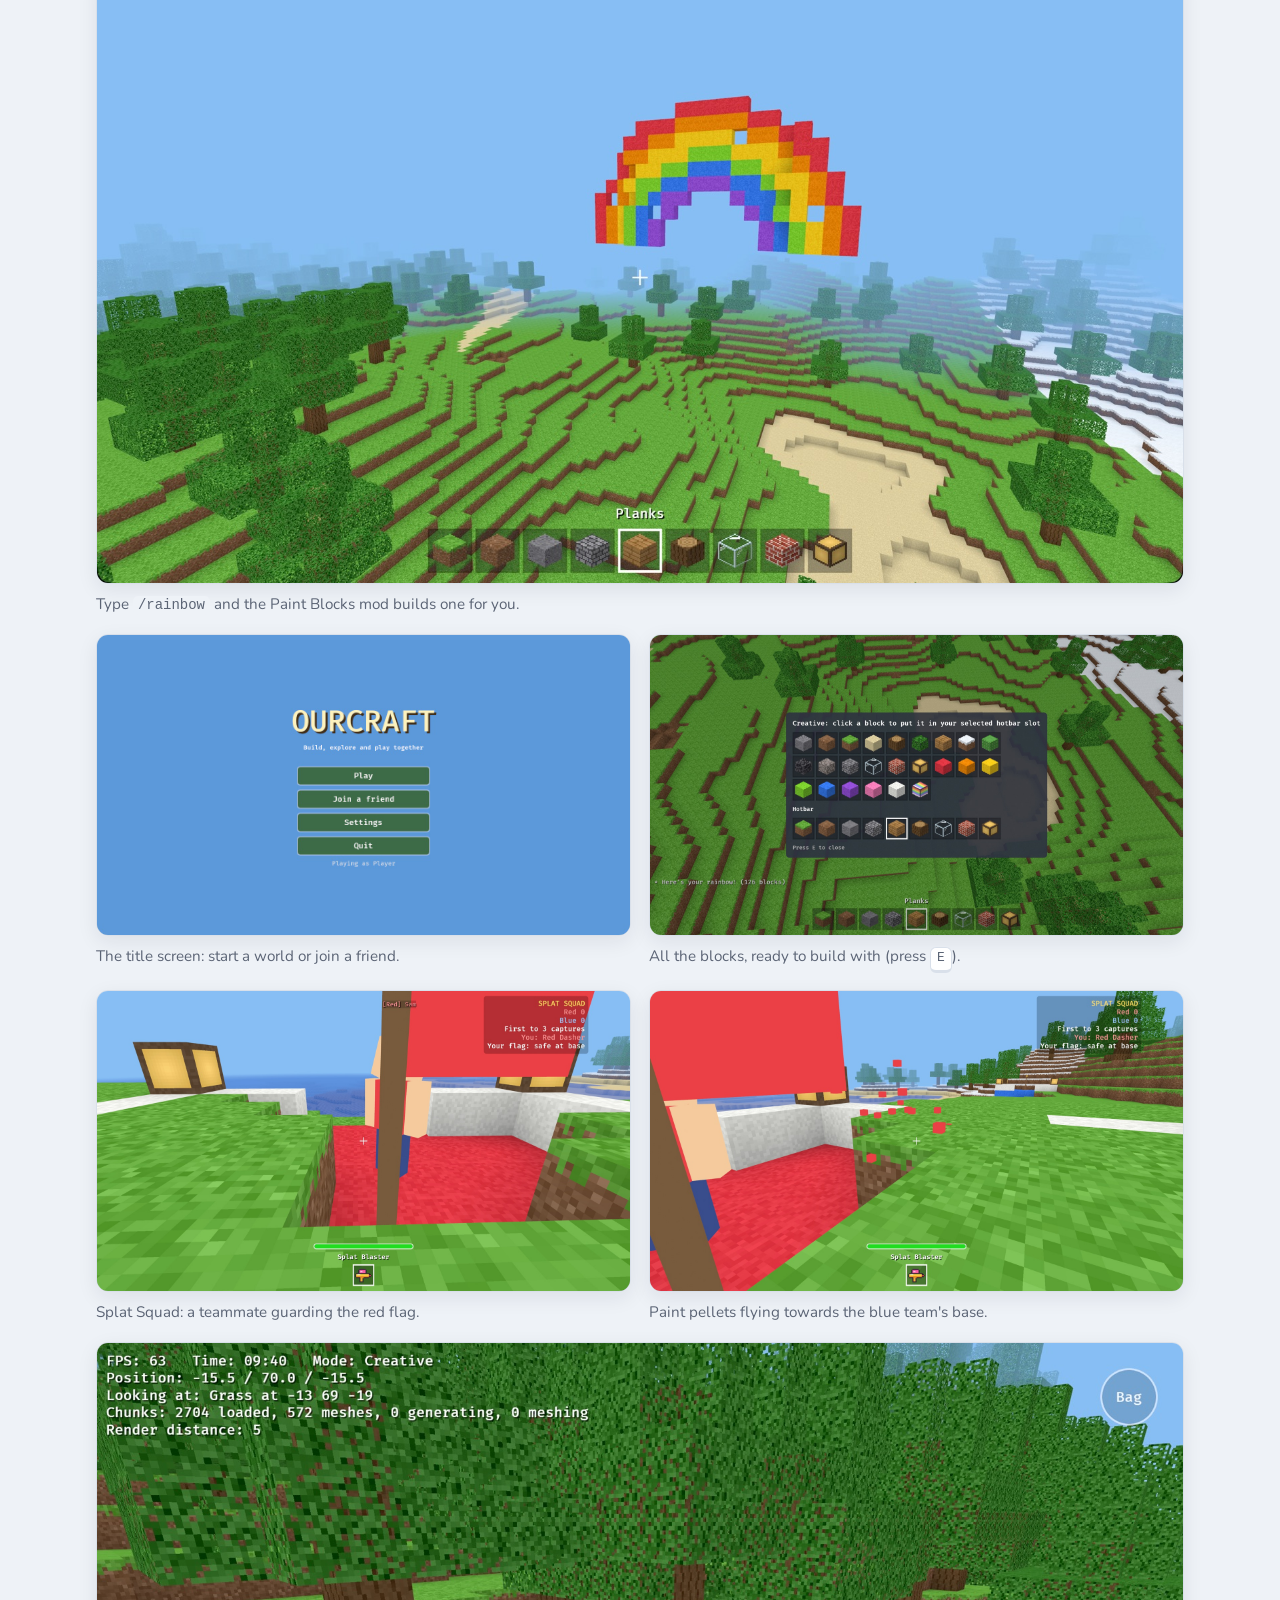
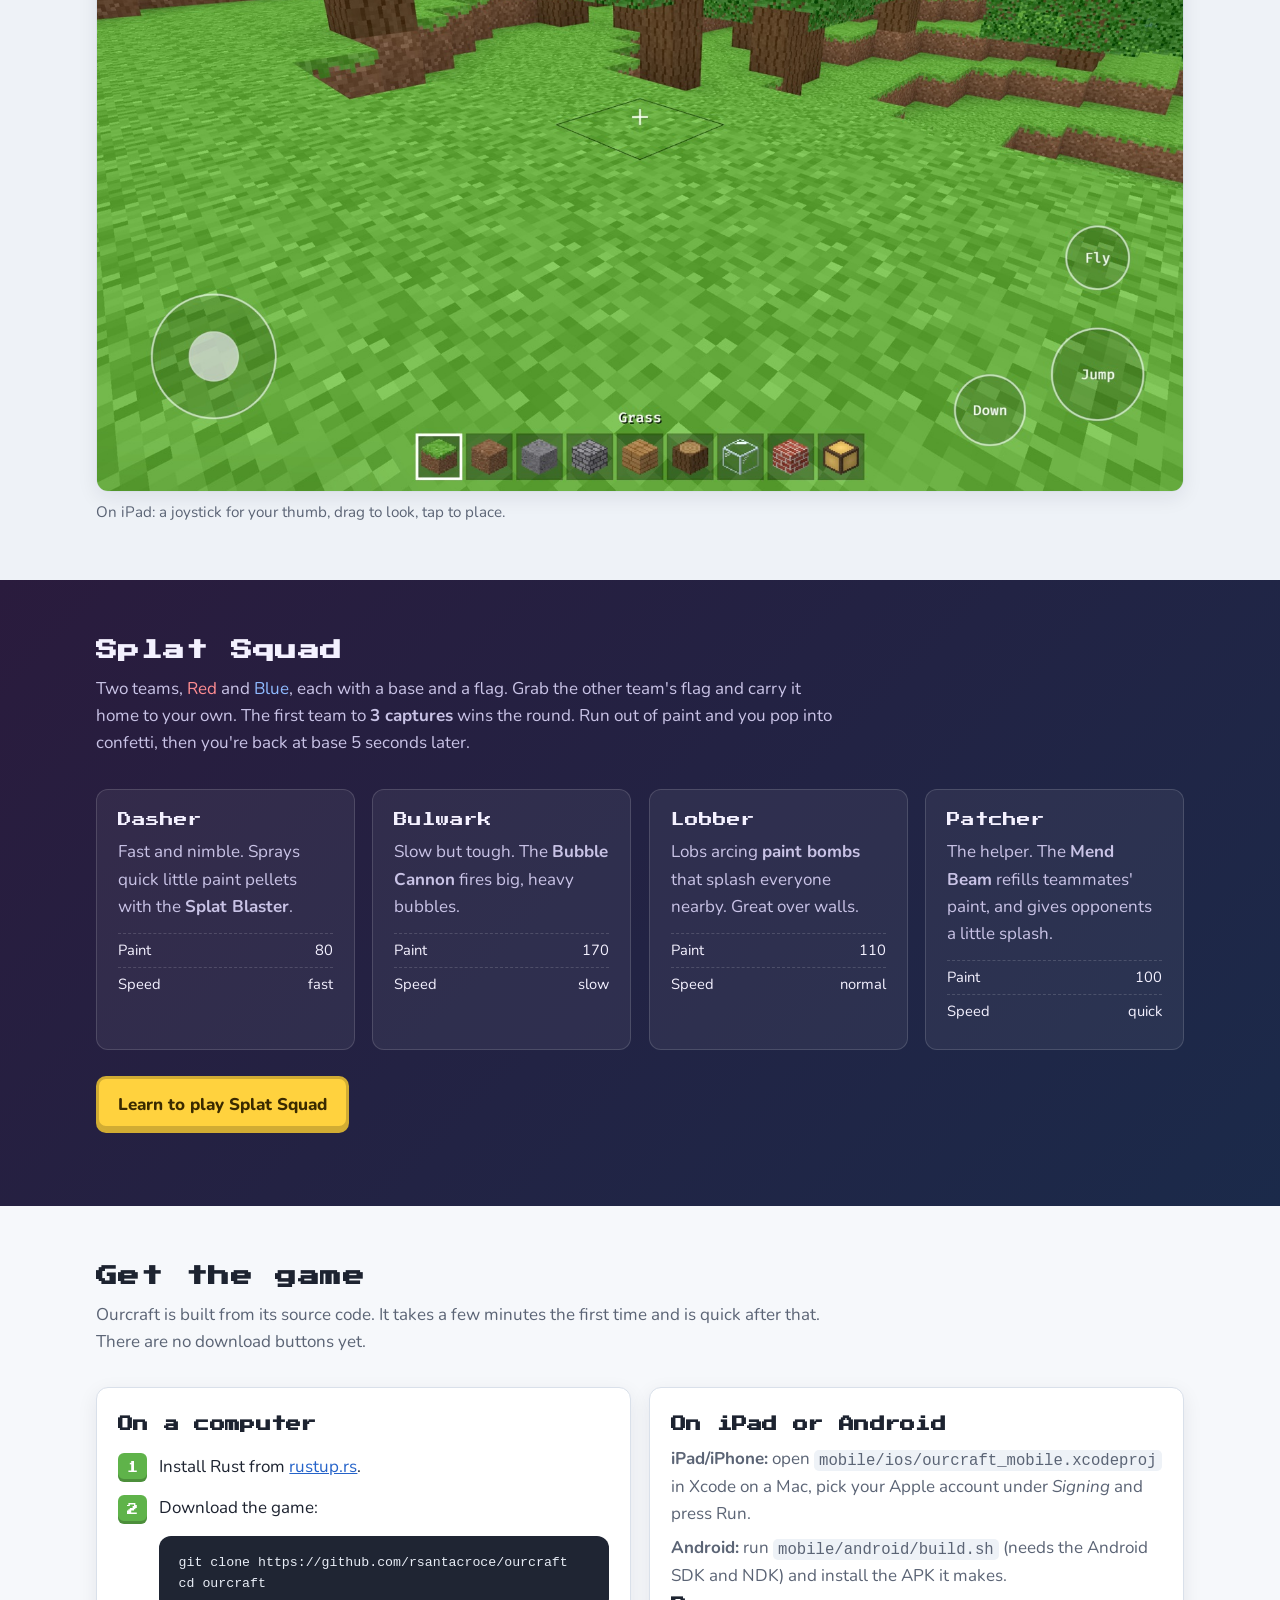
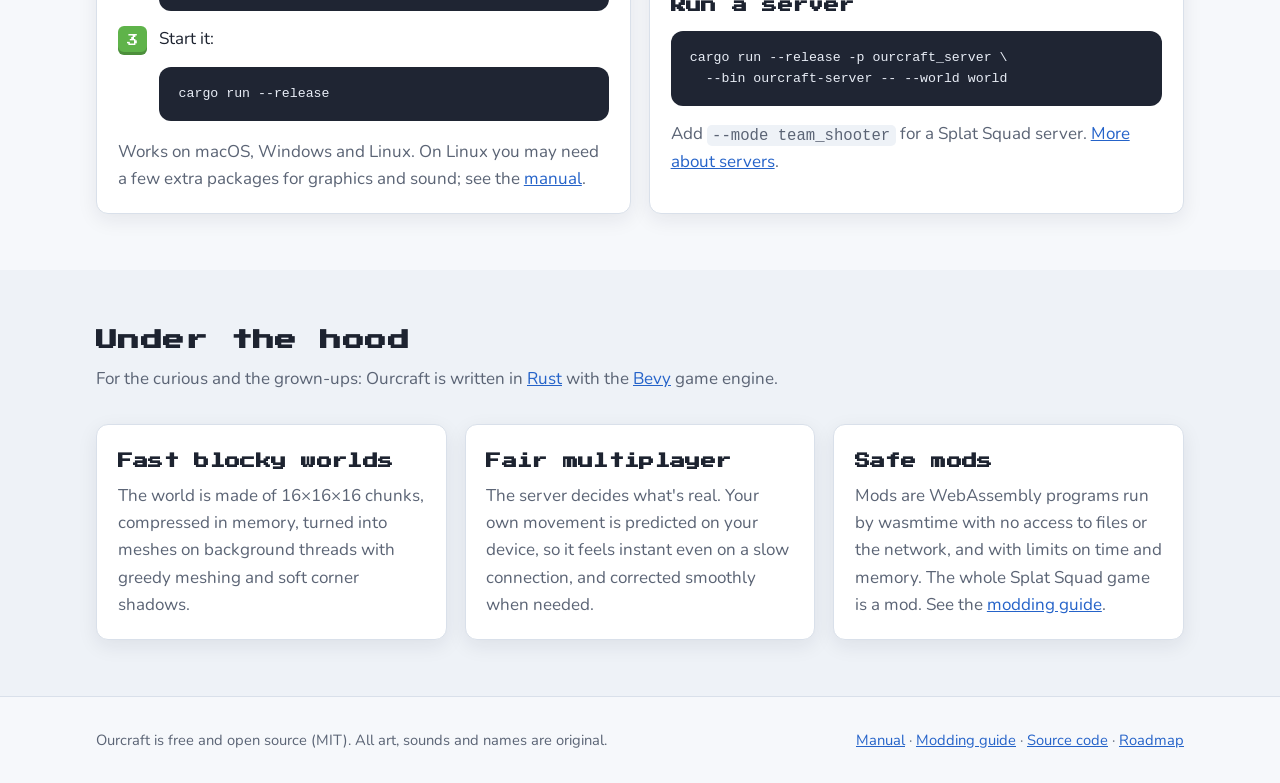
==== commit 750a8ed4: "Add the Modding Guide A step-by-step tutorial (first mod, then Snow Fun in four steps), recipes, gam" ====
--- a/index.html
+++ b/index.html
@@ -25,6 +25,7 @@
       <a href="#splat-squad">Splat Squad</a>
       <a href="#get-it">Get it</a>
       <a href="manual.html">Manual</a>
+      <a href="modding.html">Modding</a>
       <a href="https://github.com/rsantacroce/ourcraft">GitHub</a>
     </nav>
   </div>
@@ -85,7 +86,8 @@
         <div class="icon i-mod" aria-hidden="true"></div>
         <h3>Mods</h3>
         <p>New blocks, gadgets and whole game modes can be added as mods. Mods run in a safe
-          sandbox and can't touch your files or the internet.</p>
+          sandbox and can't touch your files or the internet.
+          <a href="modding.html">Make your own</a>.</p>
       </div>
       <div class="card">
         <div class="icon i-device" aria-hidden="true"></div>
@@ -229,7 +231,8 @@
       <div class="card">
         <h3>Safe mods</h3>
         <p>Mods are WebAssembly programs run by wasmtime with no access to files or the network,
-          and with limits on time and memory. The whole Splat Squad game is a mod.</p>
+          and with limits on time and memory. The whole Splat Squad game is a mod.
+          See the <a href="modding.html">modding guide</a>.</p>
       </div>
     </div>
   </div>
@@ -238,7 +241,7 @@
 <footer>
   <div class="wrap">
     <span>Ourcraft is free and open source (MIT). All art, sounds and names are original.</span>
-    <span><a href="manual.html">Manual</a> · <a href="https://github.com/rsantacroce/ourcraft">Source code</a> · <a href="https://github.com/rsantacroce/ourcraft/blob/main/roadmap.md">Roadmap</a></span>
+    <span><a href="manual.html">Manual</a> · <a href="modding.html">Modding guide</a> · <a href="https://github.com/rsantacroce/ourcraft">Source code</a> · <a href="https://github.com/rsantacroce/ourcraft/blob/main/roadmap.md">Roadmap</a></span>
   </div>
 </footer>
 
--- a/assets/style.css
+++ b/assets/style.css
@@ -336,3 +336,10 @@
   .nav { margin-left: 0; width: 100%; padding-bottom: 0.5rem; }
   h2 { font-size: 1.1rem; }
 }
+
+/* Long API names in table cells may break anywhere; tables that are still
+   too wide scroll sideways on their own instead of being cut off. */
+td code { overflow-wrap: anywhere; }
+@media (max-width: 600px) {
+  article table { display: block; overflow-x: auto; }
+}
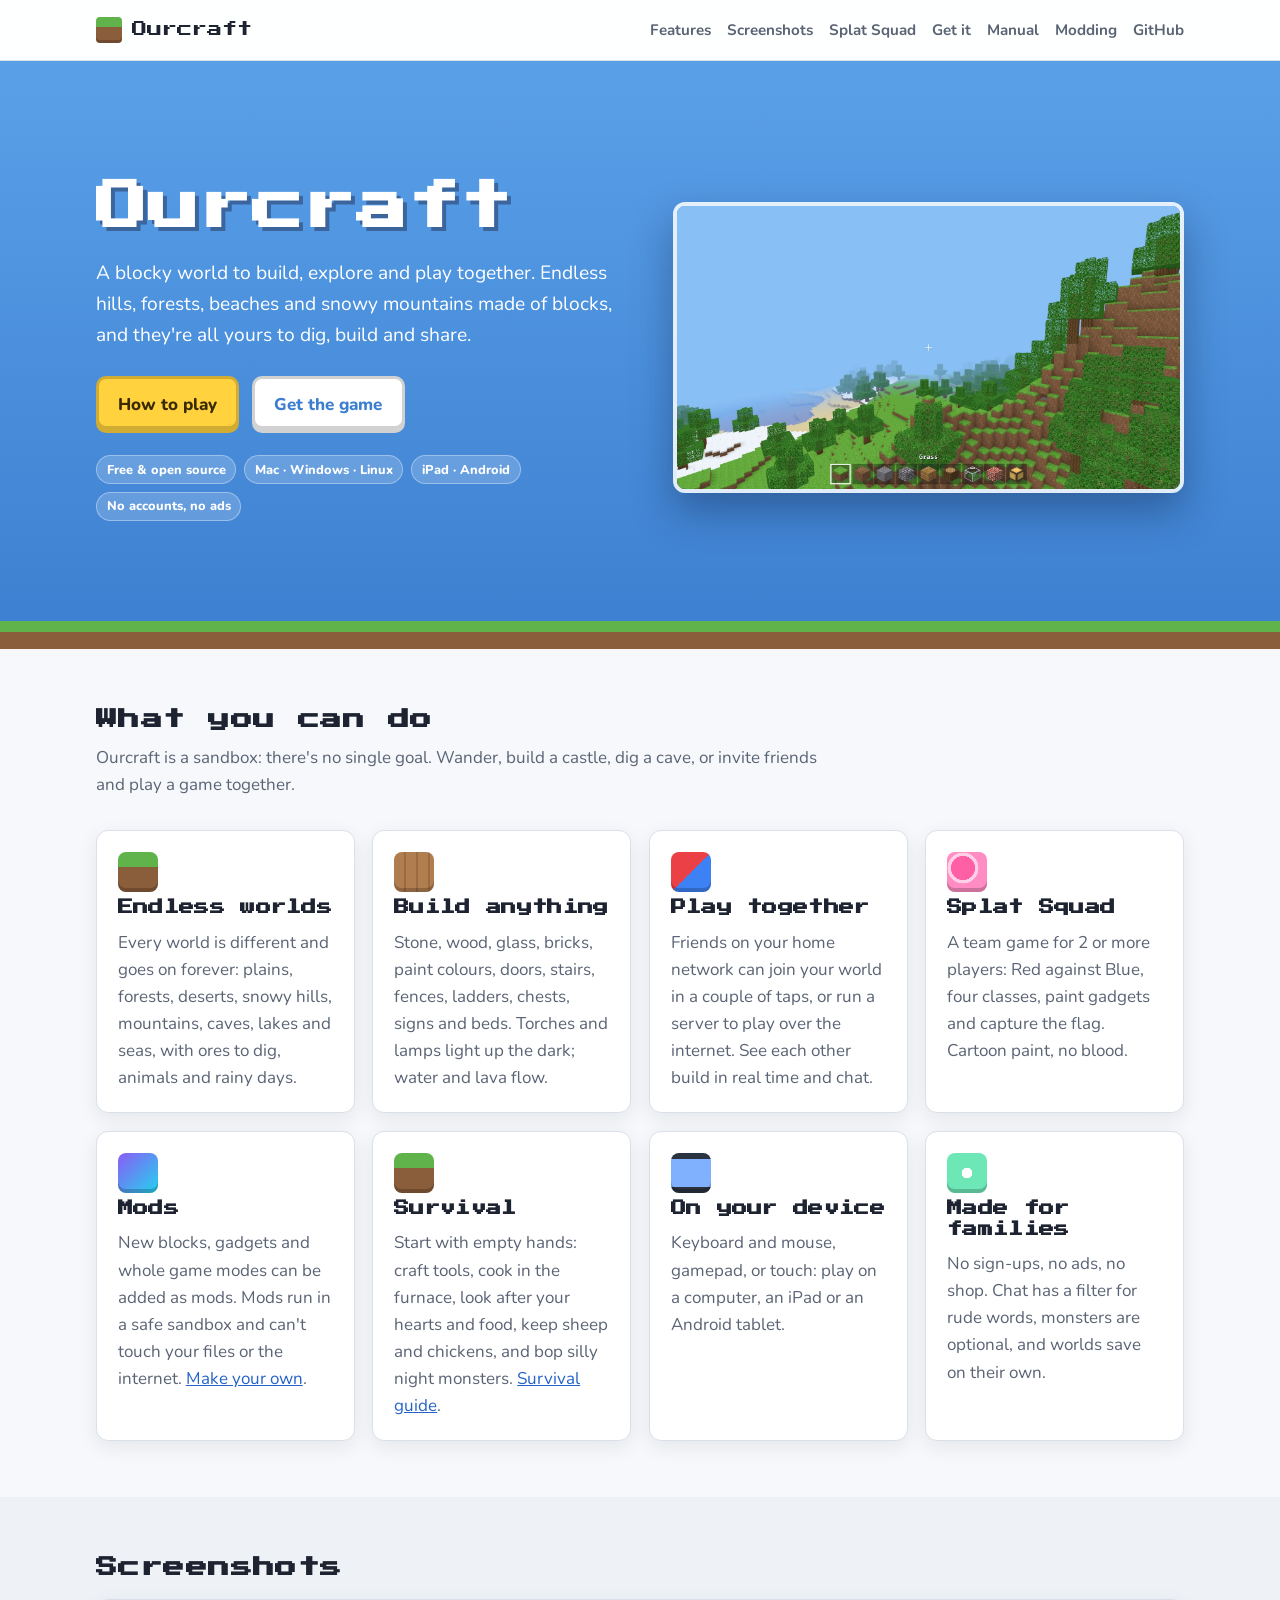
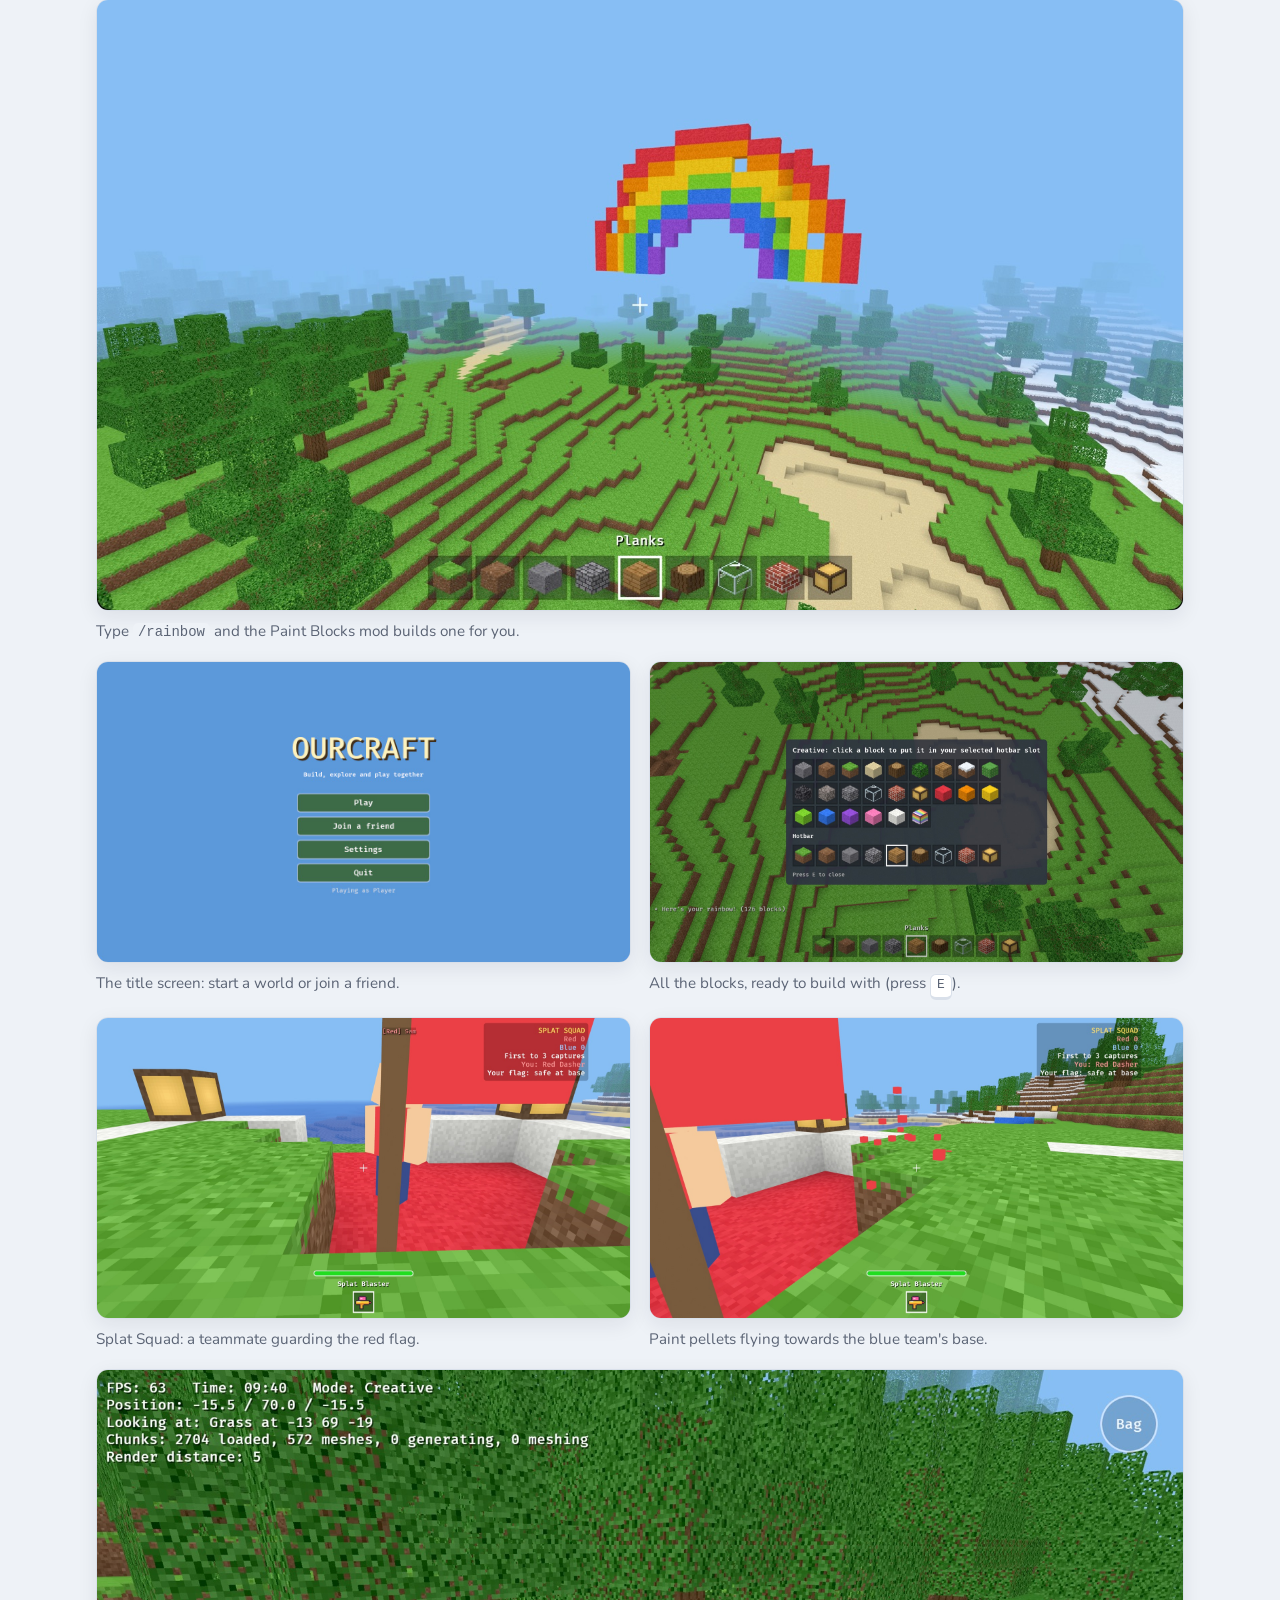
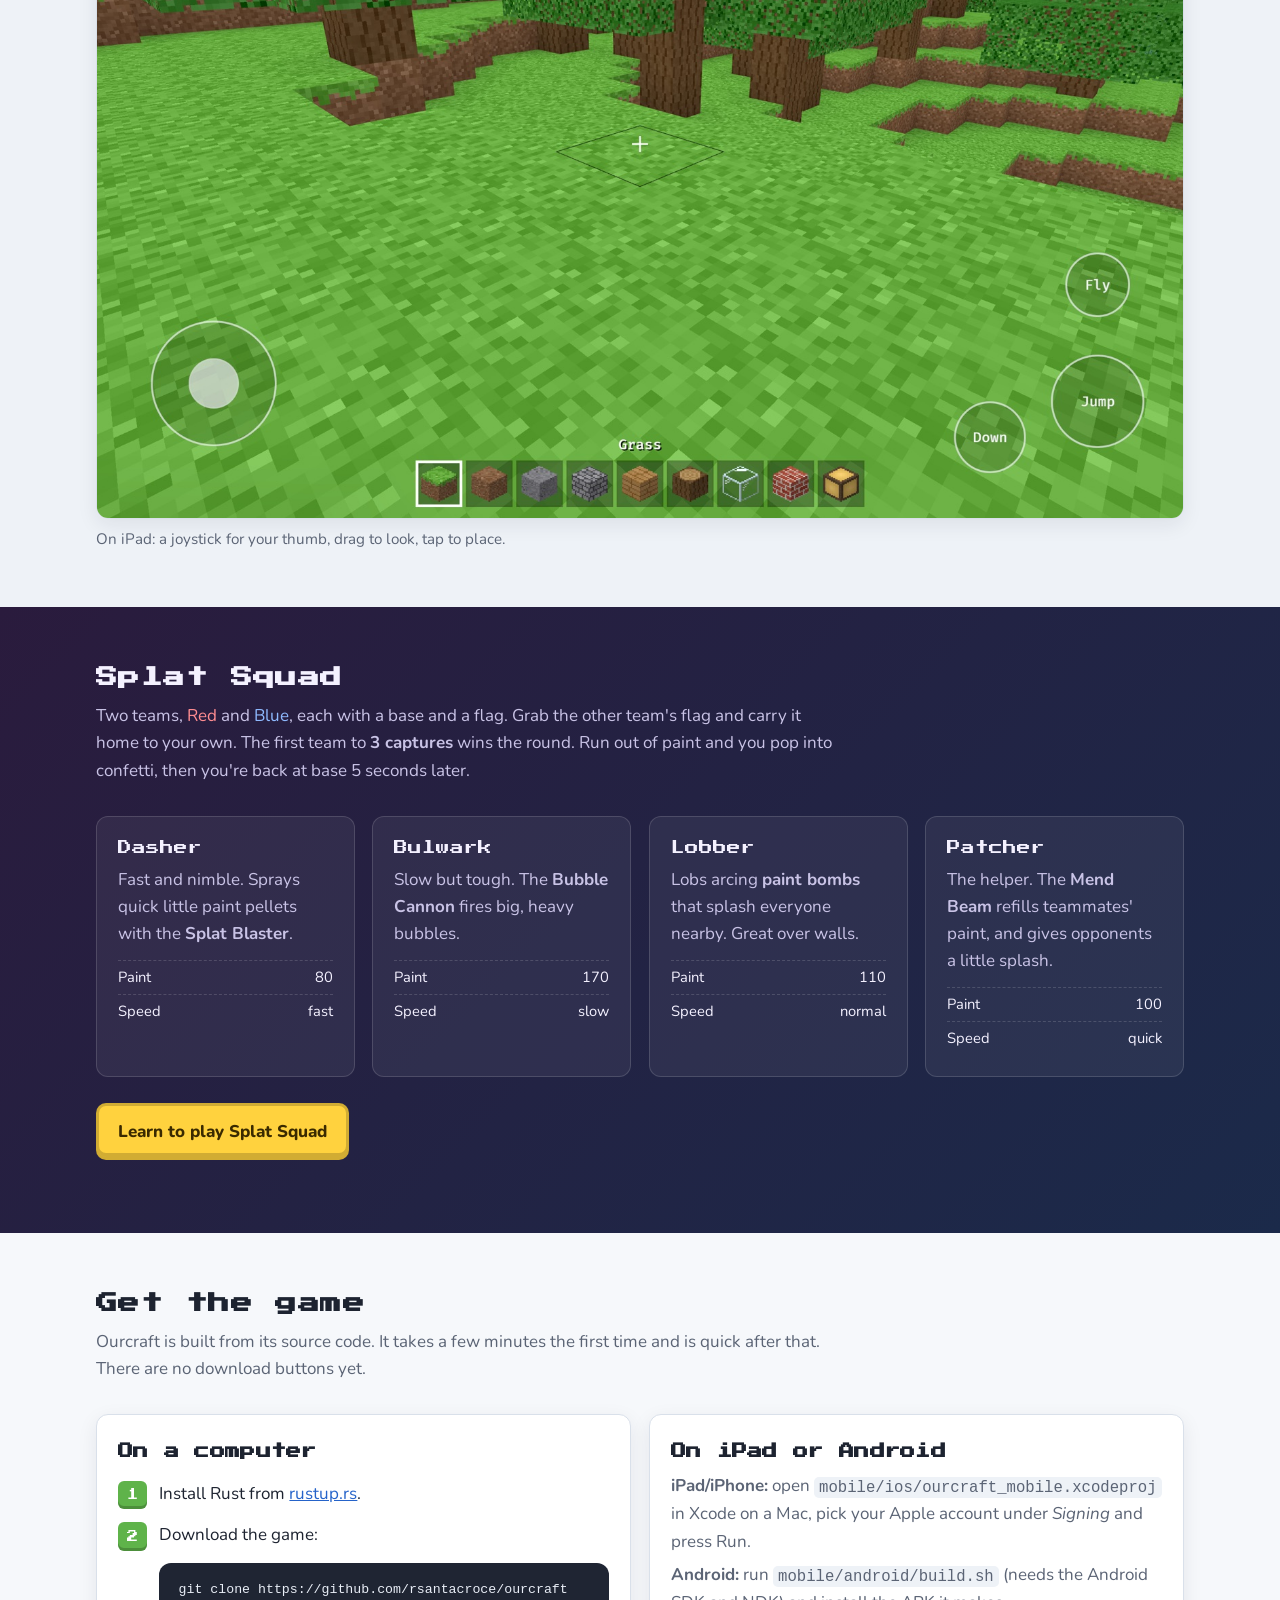
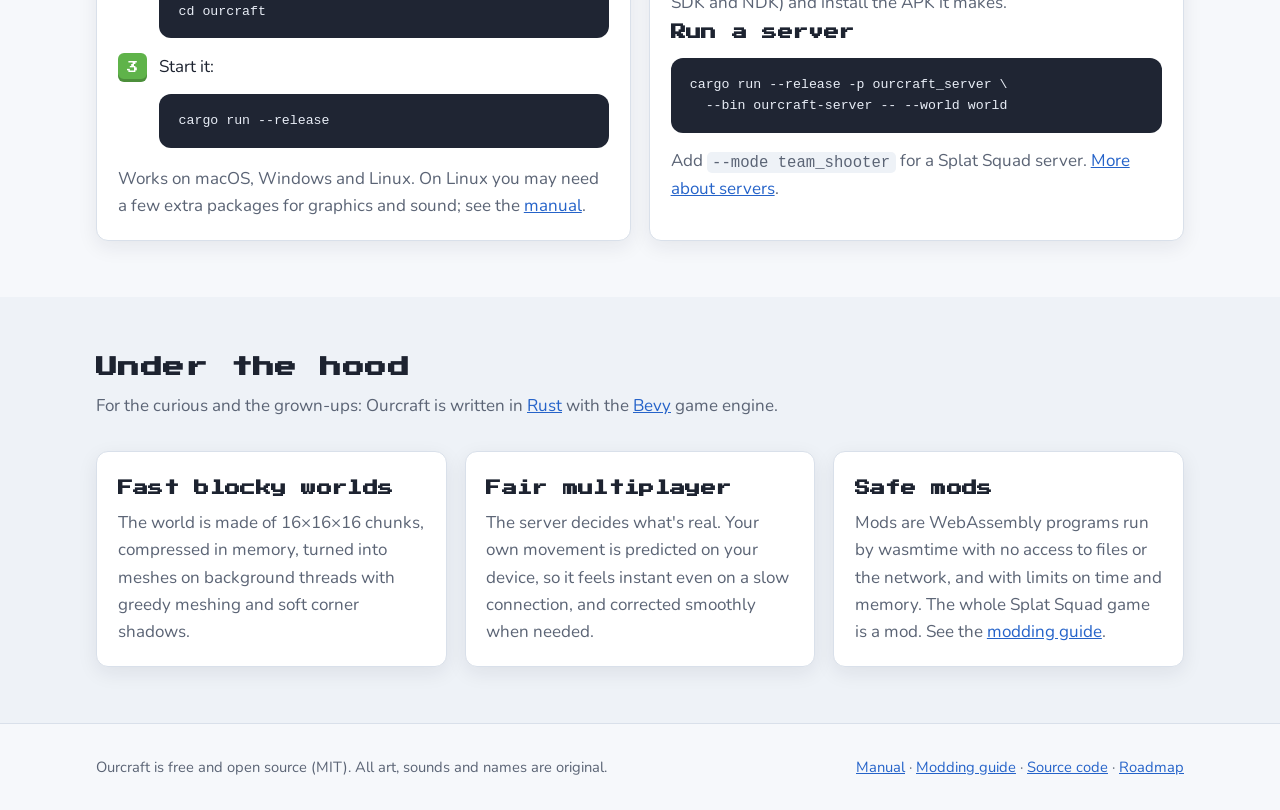
==== commit b3ecde7e: "Document survival, building, animals, light and the new mod APIs The manual gets a survival guide (f" ====
--- a/index.html
+++ b/index.html
@@ -62,13 +62,13 @@
         <div class="icon i-grass" aria-hidden="true"></div>
         <h3>Endless worlds</h3>
         <p>Every world is different and goes on forever: plains, forests, deserts, snowy hills,
-          mountains, caves, lakes and seas.</p>
+          mountains, caves, lakes and seas, with ores to dig, animals and rainy days.</p>
       </div>
       <div class="card">
         <div class="icon i-build" aria-hidden="true"></div>
         <h3>Build anything</h3>
-        <p>Break and place blocks: stone, wood, glass, bricks, glowing lamps and bright paint
-          colours. Fly in creative mode, or collect blocks in survival.</p>
+        <p>Stone, wood, glass, bricks, paint colours, doors, stairs, fences, ladders, chests,
+          signs and beds. Torches and lamps light up the dark; water and lava flow.</p>
       </div>
       <div class="card">
         <div class="icon i-friends" aria-hidden="true"></div>
@@ -90,22 +90,22 @@
           <a href="modding.html">Make your own</a>.</p>
       </div>
       <div class="card">
+        <div class="icon i-grass" aria-hidden="true"></div>
+        <h3>Survival</h3>
+        <p>Start with empty hands: craft tools, cook in the furnace, look after your hearts and
+          food, keep sheep and chickens, and bop silly night monsters. <a href="manual.html#survival">Survival guide</a>.</p>
+      </div>
+      <div class="card">
         <div class="icon i-device" aria-hidden="true"></div>
         <h3>On your device</h3>
         <p>Keyboard and mouse, gamepad, or touch: play on a computer, an iPad or an Android
           tablet.</p>
       </div>
       <div class="card">
-        <div class="icon i-save" aria-hidden="true"></div>
-        <h3>Your worlds, saved</h3>
-        <p>Keep as many worlds as you like. The game saves on its own, so nothing is lost when
-          you stop playing.</p>
-      </div>
-      <div class="card">
         <div class="icon i-kid" aria-hidden="true"></div>
         <h3>Made for families</h3>
-        <p>No sign-ups, no ads, no shop. Chat has a filter for rude words, switched on by
-          default.</p>
+        <p>No sign-ups, no ads, no shop. Chat has a filter for rude words, monsters are
+          optional, and worlds save on their own.</p>
       </div>
     </div>
   </div>
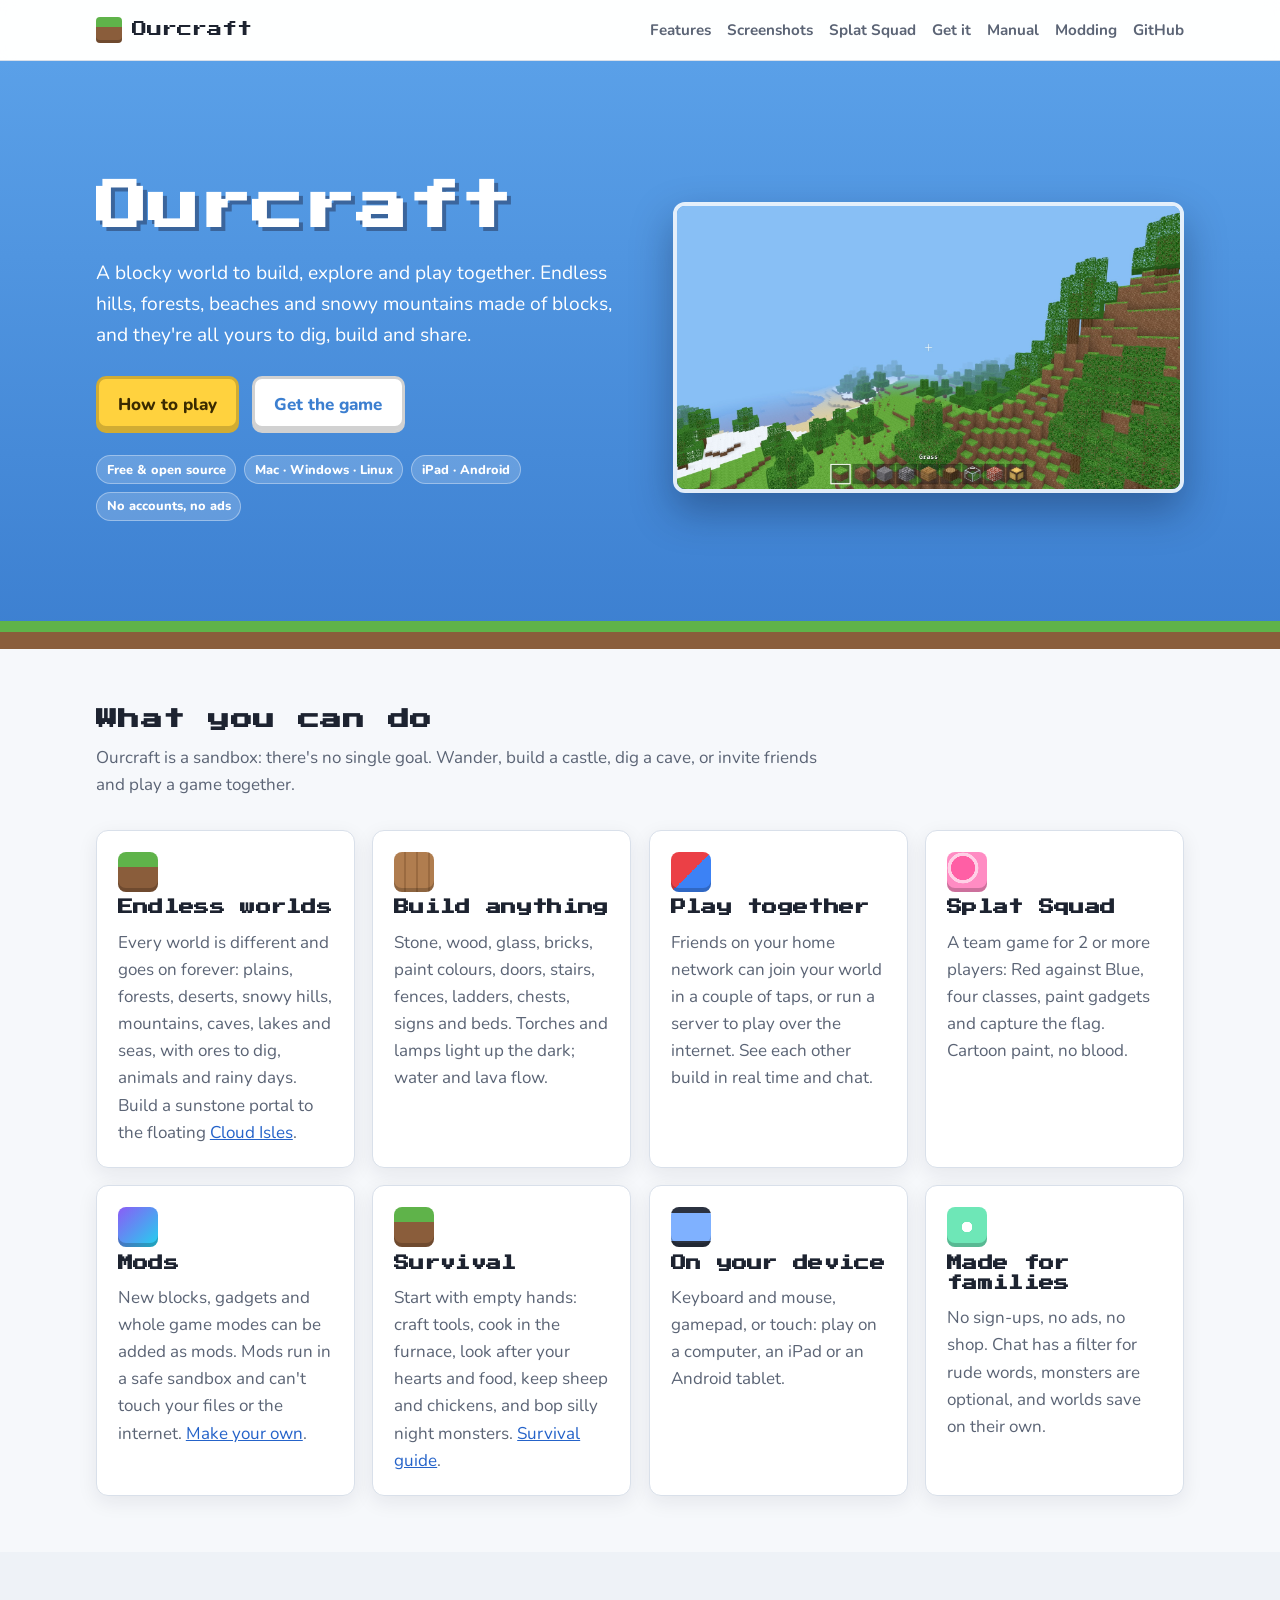
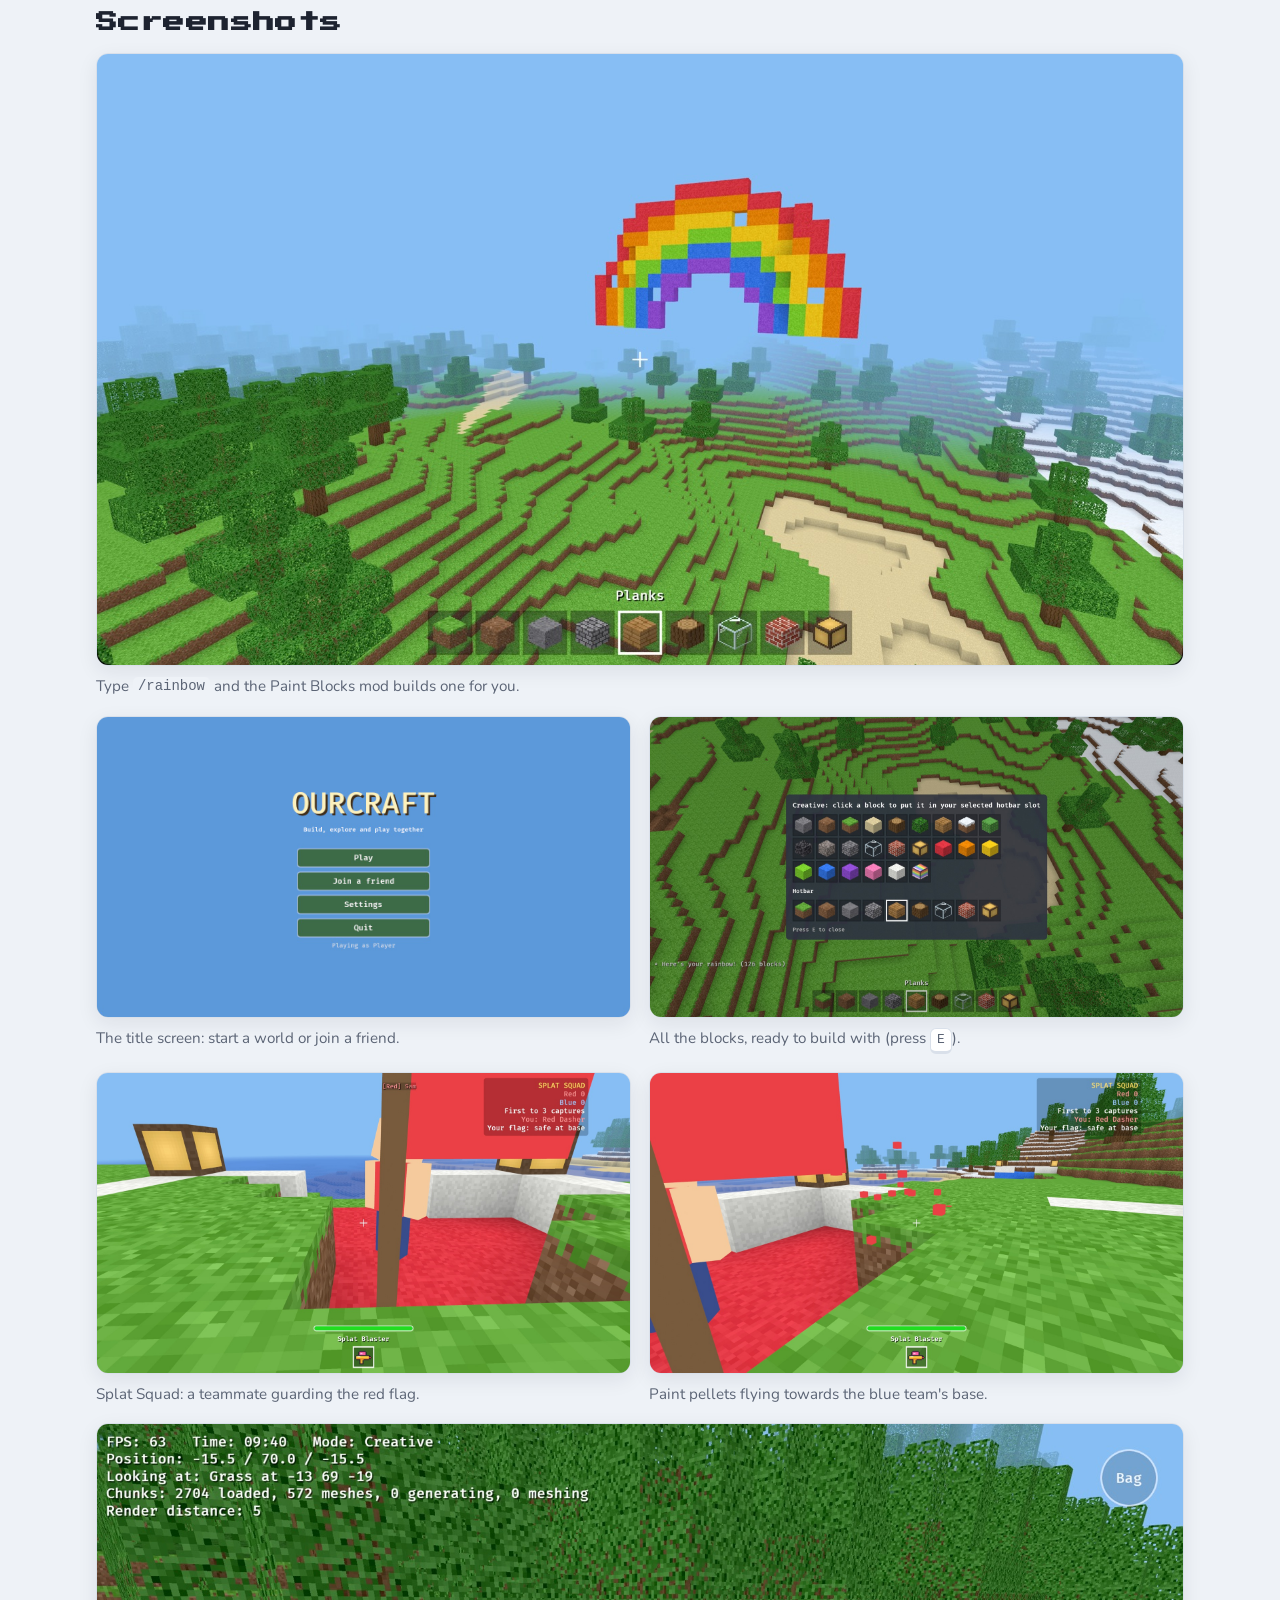
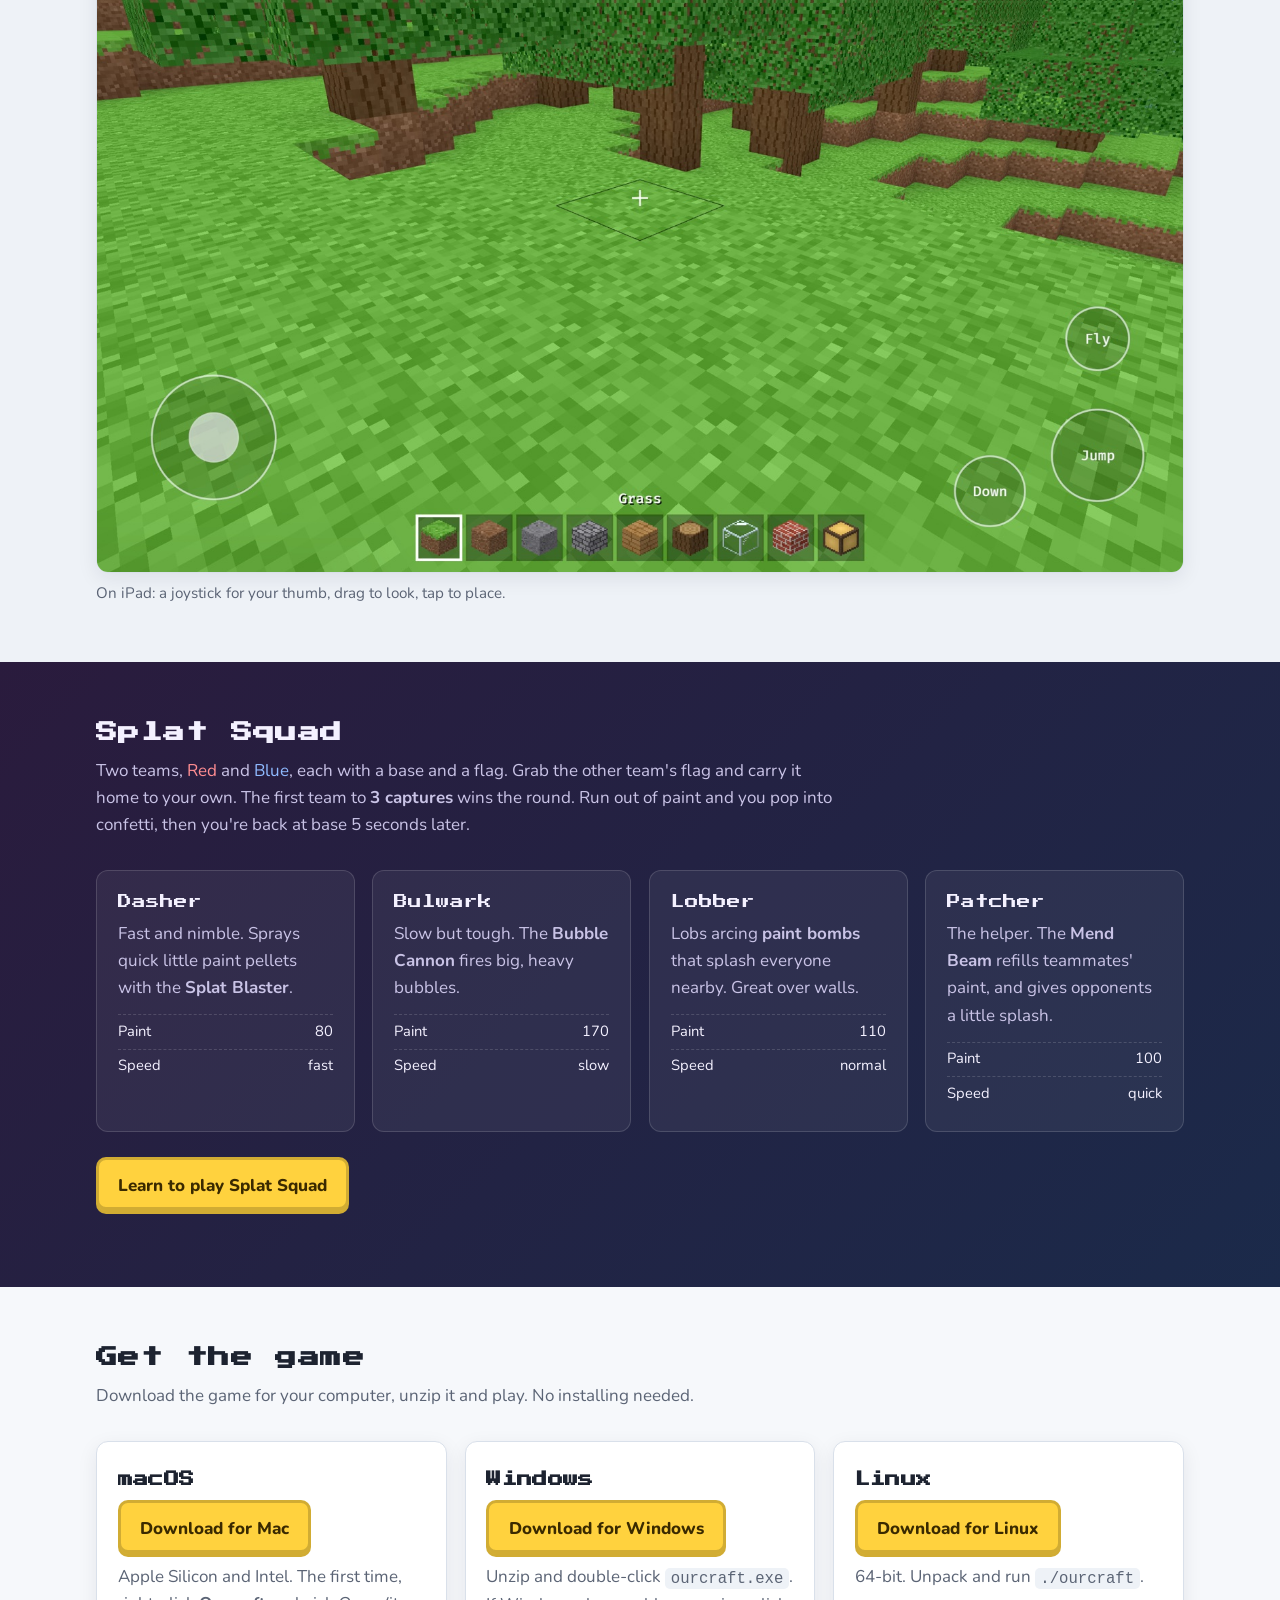
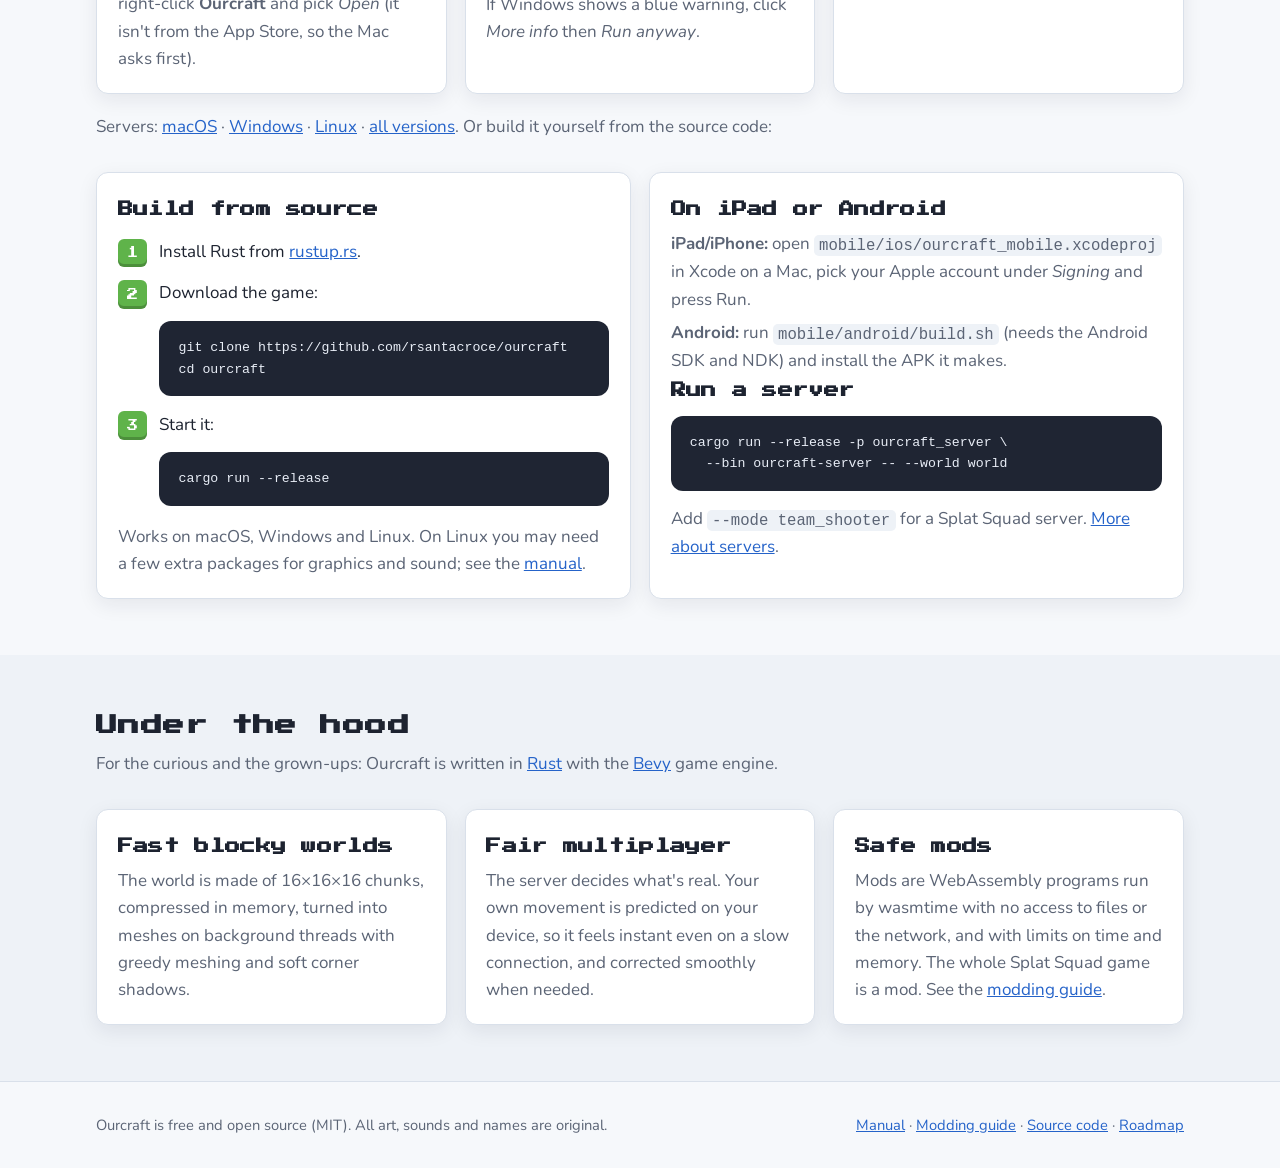
==== commit 6d12910b: "Downloads, Cloud Isles, camera views, skins, new settings - Get the game: download buttons for macOS" ====
--- a/index.html
+++ b/index.html
@@ -62,7 +62,8 @@
         <div class="icon i-grass" aria-hidden="true"></div>
         <h3>Endless worlds</h3>
         <p>Every world is different and goes on forever: plains, forests, deserts, snowy hills,
-          mountains, caves, lakes and seas, with ores to dig, animals and rainy days.</p>
+          mountains, caves, lakes and seas, with ores to dig, animals and rainy days. Build a
+          sunstone portal to the floating <a href="manual.html#cloud-isles">Cloud Isles</a>.</p>
       </div>
       <div class="card">
         <div class="icon i-build" aria-hidden="true"></div>
@@ -179,11 +180,36 @@
 <section id="get-it">
   <div class="wrap">
     <h2>Get the game</h2>
-    <p class="section-intro">Ourcraft is built from its source code. It takes a few minutes the
-      first time and is quick after that. There are no download buttons yet.</p>
+    <p class="section-intro">Download the game for your computer, unzip it and play. No
+      installing needed.</p>
+    <div class="grid grid-3 downloads">
+      <div class="card">
+        <h3>macOS</h3>
+        <p><a class="btn btn-primary" href="https://github.com/rsantacroce/ourcraft/releases/latest/download/ourcraft-macos.zip">Download for Mac</a></p>
+        <p>Apple Silicon and Intel. The first time, right-click <strong>Ourcraft</strong> and
+          pick <em>Open</em> (it isn't from the App Store, so the Mac asks first).</p>
+      </div>
+      <div class="card">
+        <h3>Windows</h3>
+        <p><a class="btn btn-primary" href="https://github.com/rsantacroce/ourcraft/releases/latest/download/ourcraft-windows.zip">Download for Windows</a></p>
+        <p>Unzip and double-click <code>ourcraft.exe</code>. If Windows shows a blue
+          warning, click <em>More info</em> then <em>Run anyway</em>.</p>
+      </div>
+      <div class="card">
+        <h3>Linux</h3>
+        <p><a class="btn btn-primary" href="https://github.com/rsantacroce/ourcraft/releases/latest/download/ourcraft-linux.tar.gz">Download for Linux</a></p>
+        <p>64-bit. Unpack and run <code>./ourcraft</code>.</p>
+      </div>
+    </div>
+    <p class="section-intro" style="margin-top:1.2rem">Servers:
+      <a href="https://github.com/rsantacroce/ourcraft/releases/latest/download/ourcraft-server-macos.zip">macOS</a> ·
+      <a href="https://github.com/rsantacroce/ourcraft/releases/latest/download/ourcraft-server-windows.zip">Windows</a> ·
+      <a href="https://github.com/rsantacroce/ourcraft/releases/latest/download/ourcraft-server-linux.tar.gz">Linux</a> ·
+      <a href="https://github.com/rsantacroce/ourcraft/releases">all versions</a>.
+      Or build it yourself from the source code:</p>
     <div class="grid grid-2">
       <div class="card">
-        <h3>On a computer</h3>
+        <h3>Build from source</h3>
         <ol class="steps">
           <li>Install Rust from <a href="https://rustup.rs">rustup.rs</a>.</li>
           <li>Download the game:
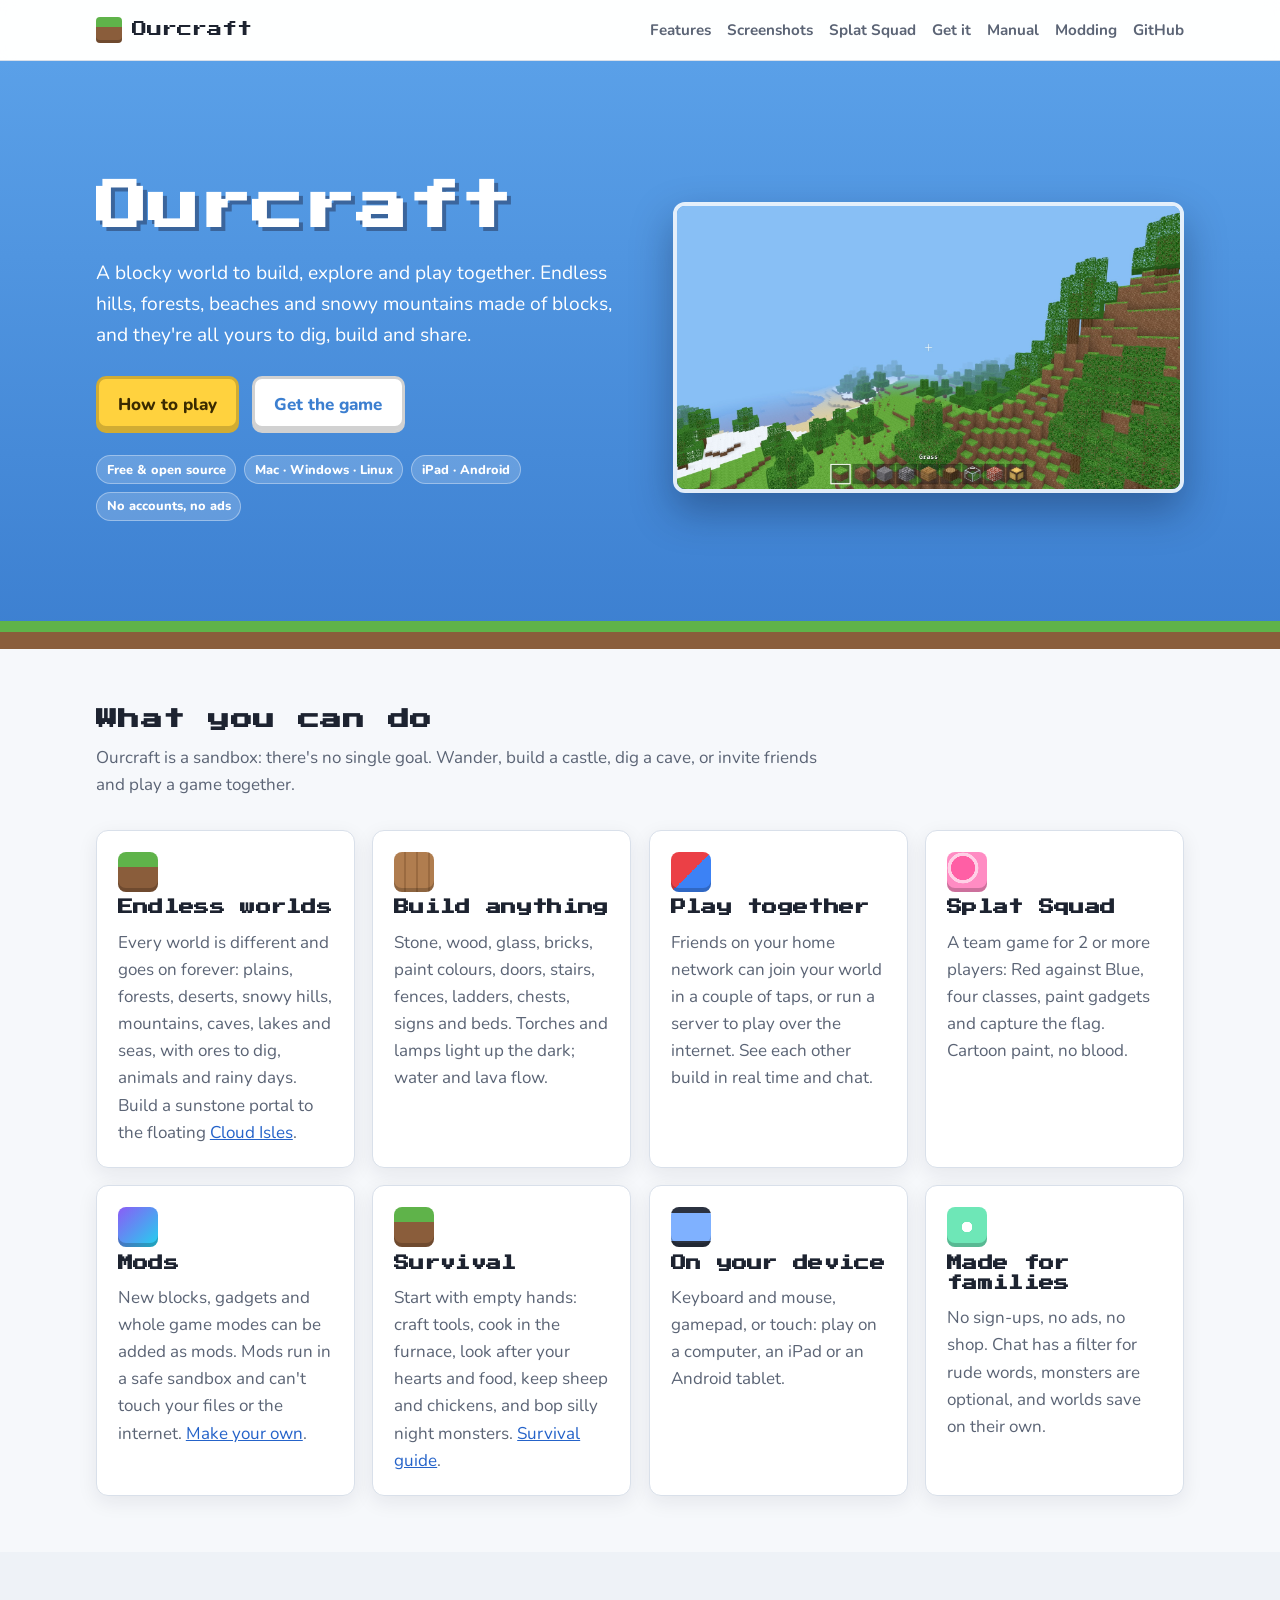
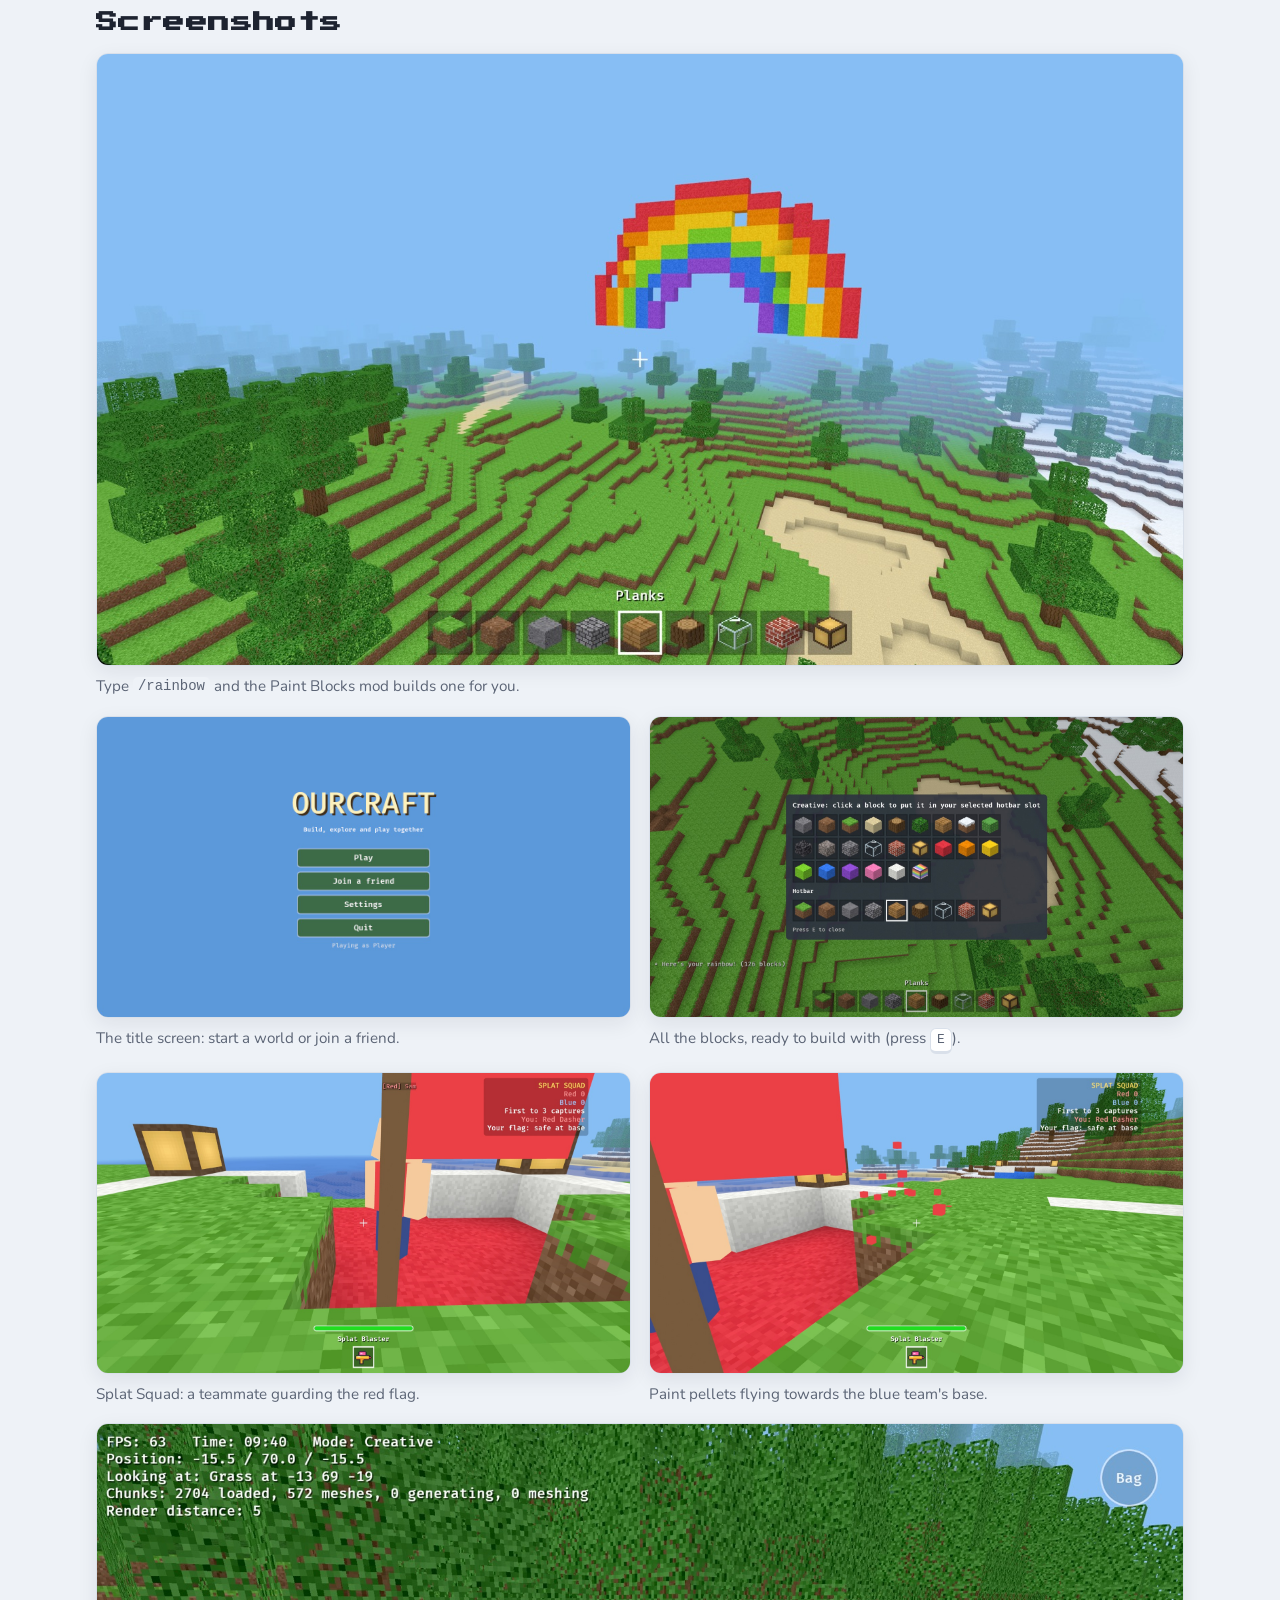
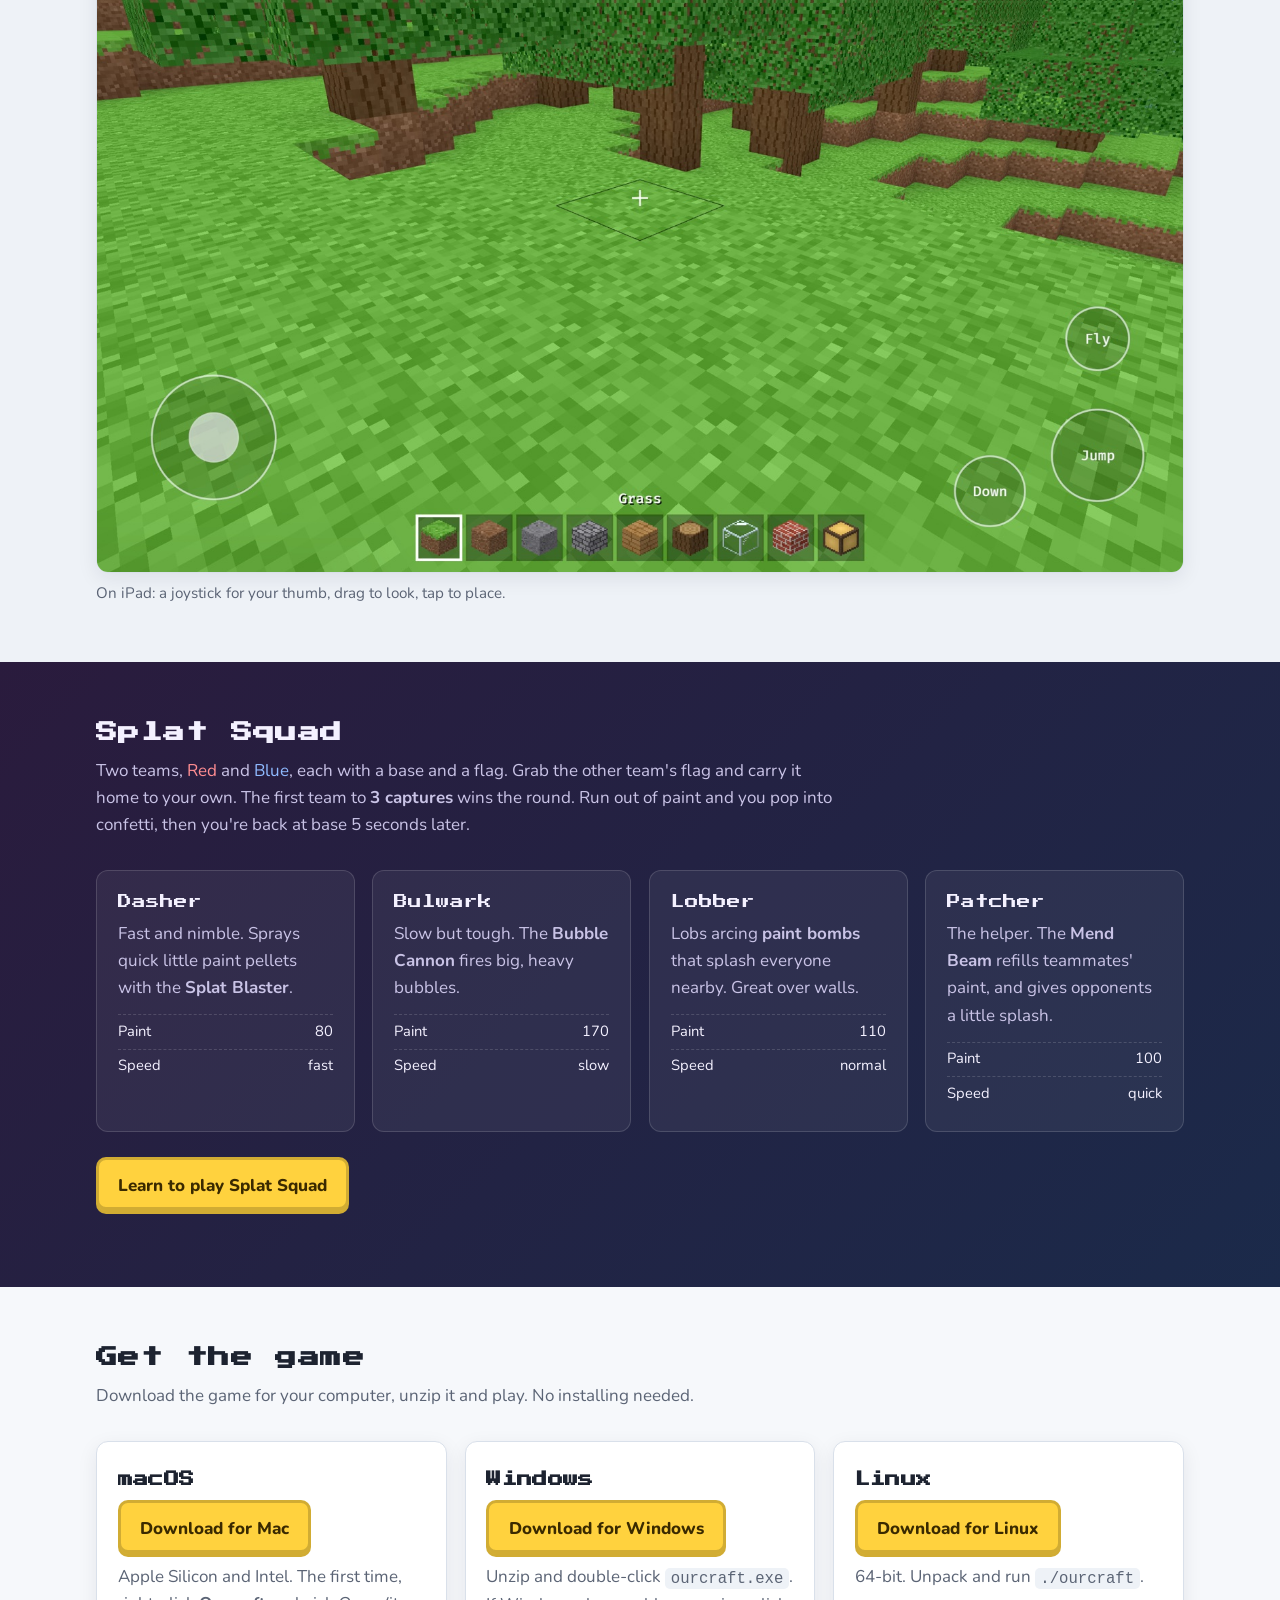
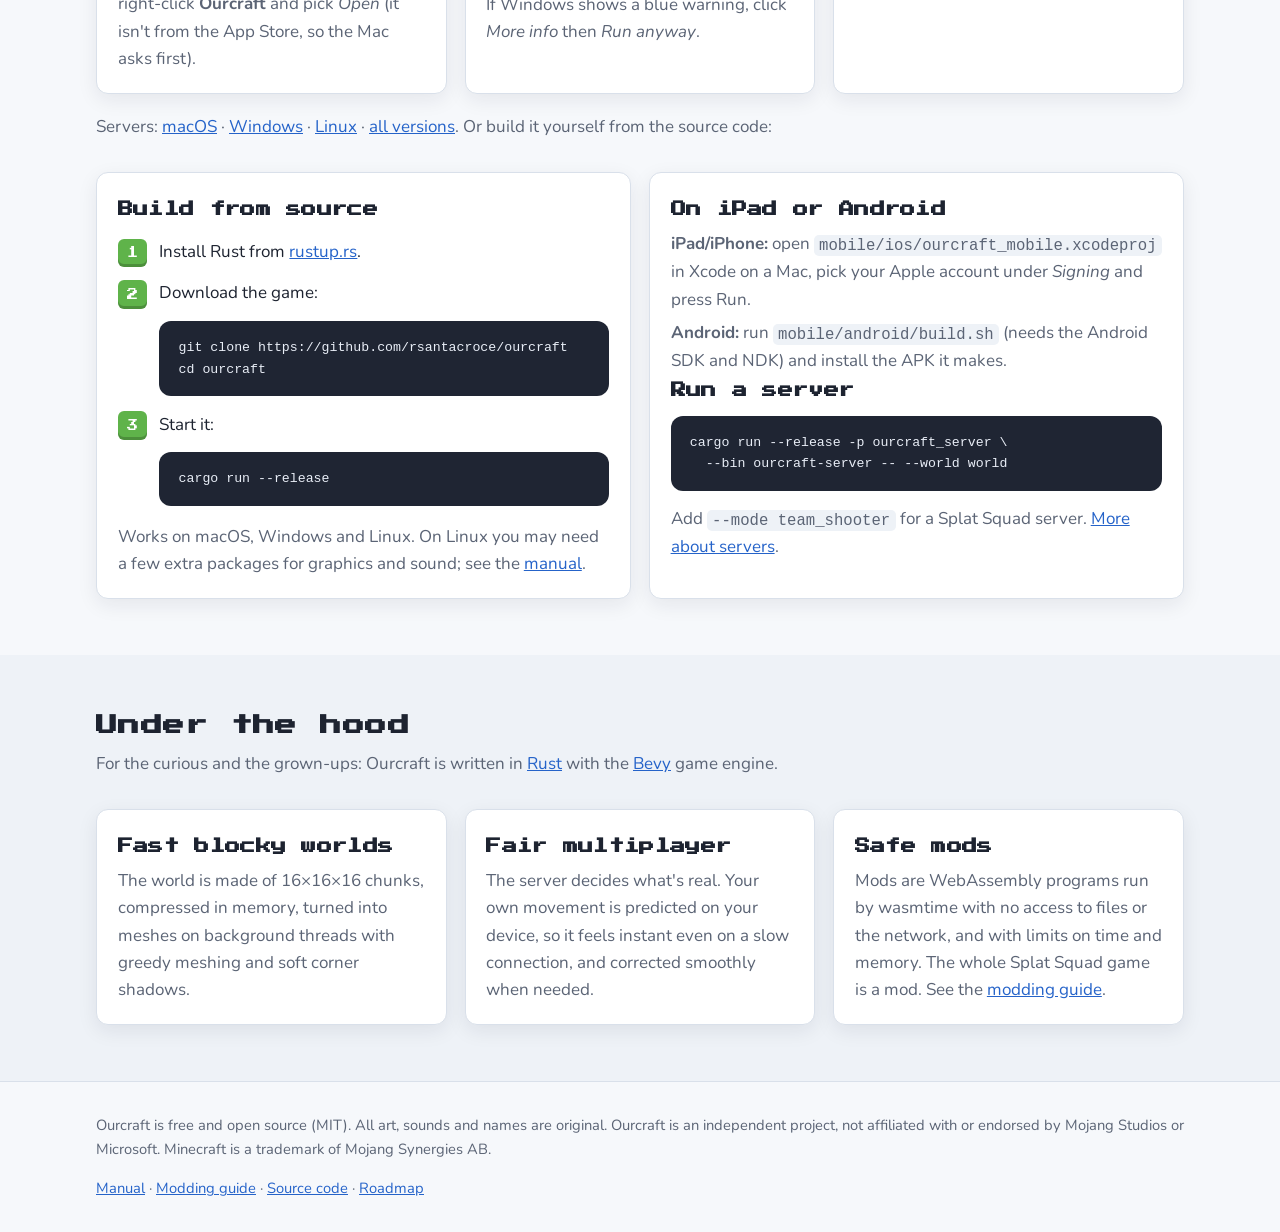
==== commit 8816505c: "Footer: not affiliated with Mojang Studios or Microsoft Co-Authored-By: Claude Opus 5.5 (1M context)" ====
--- a/index.html
+++ b/index.html
@@ -266,7 +266,7 @@
 
 <footer>
   <div class="wrap">
-    <span>Ourcraft is free and open source (MIT). All art, sounds and names are original.</span>
+    <span>Ourcraft is free and open source (MIT). All art, sounds and names are original. Ourcraft is an independent project, not affiliated with or endorsed by Mojang Studios or Microsoft. Minecraft is a trademark of Mojang Synergies AB.</span>
     <span><a href="manual.html">Manual</a> · <a href="modding.html">Modding guide</a> · <a href="https://github.com/rsantacroce/ourcraft">Source code</a> · <a href="https://github.com/rsantacroce/ourcraft/blob/main/roadmap.md">Roadmap</a></span>
   </div>
 </footer>
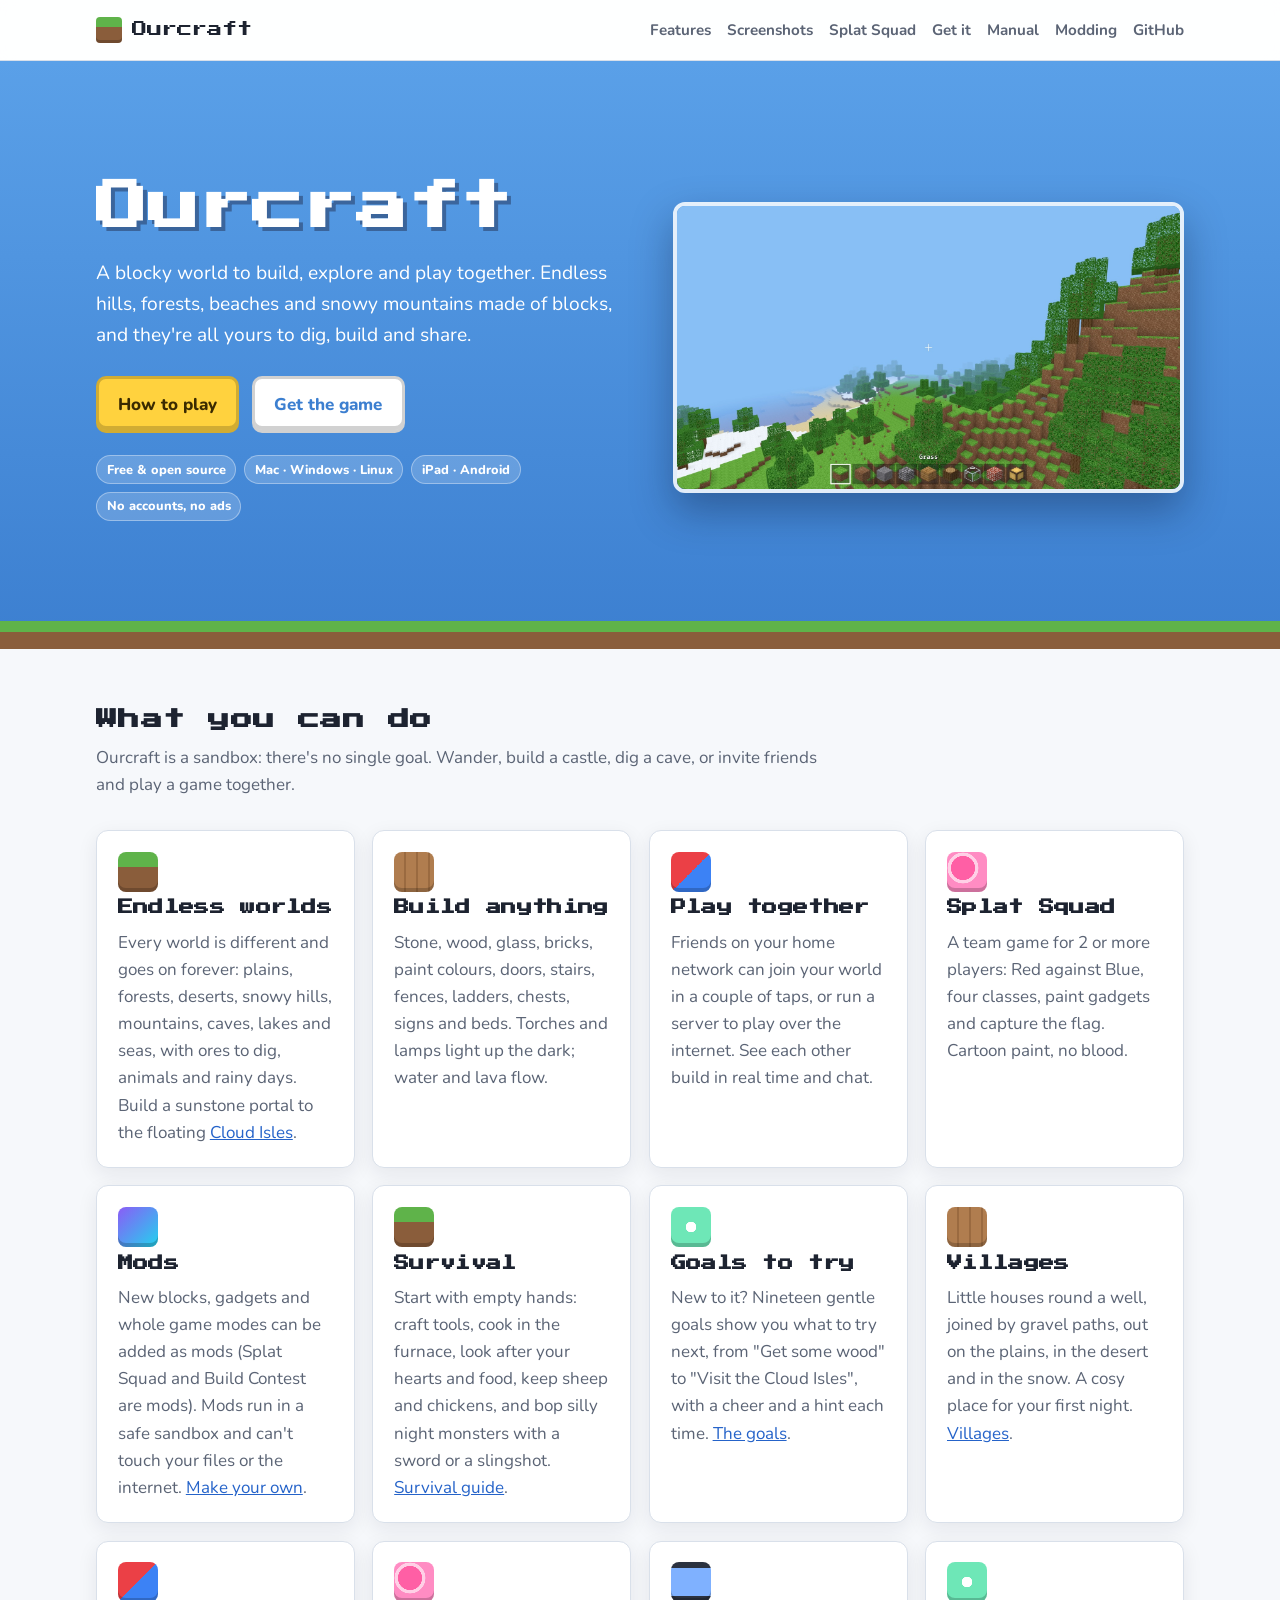
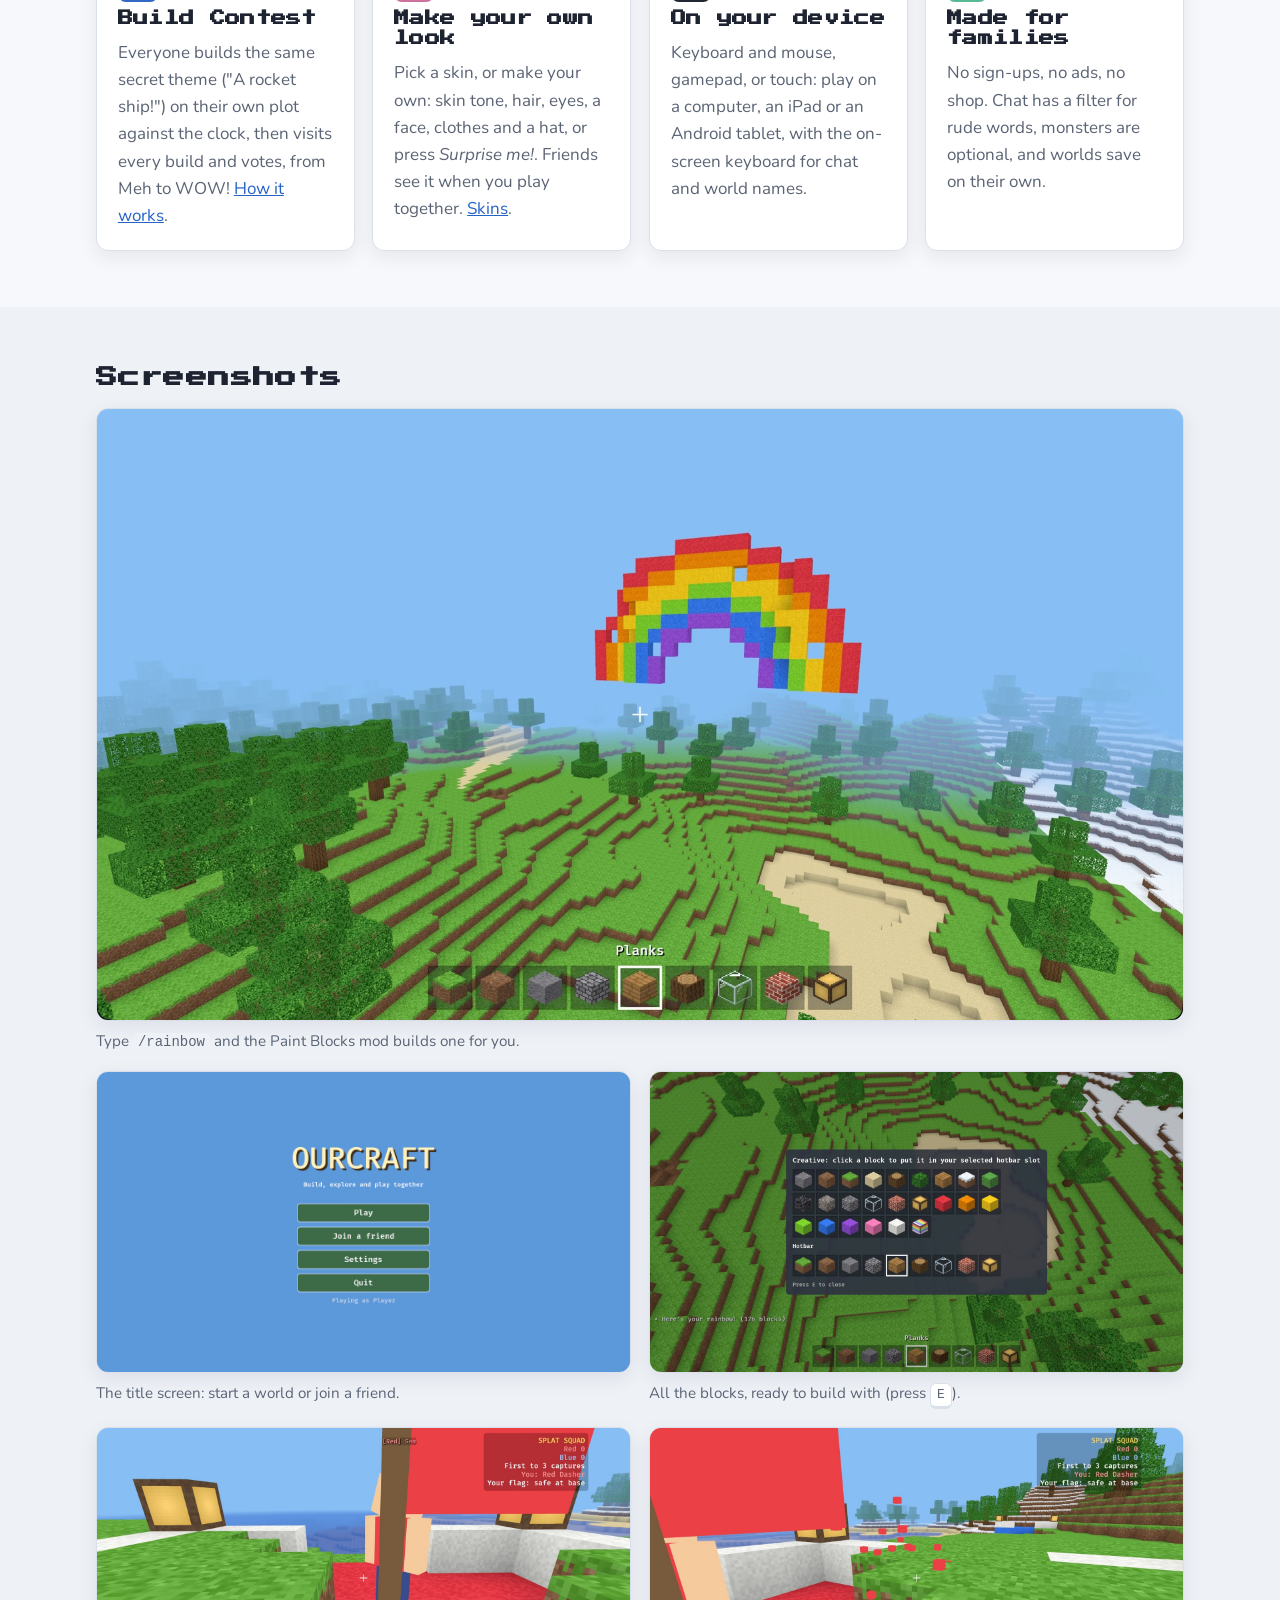
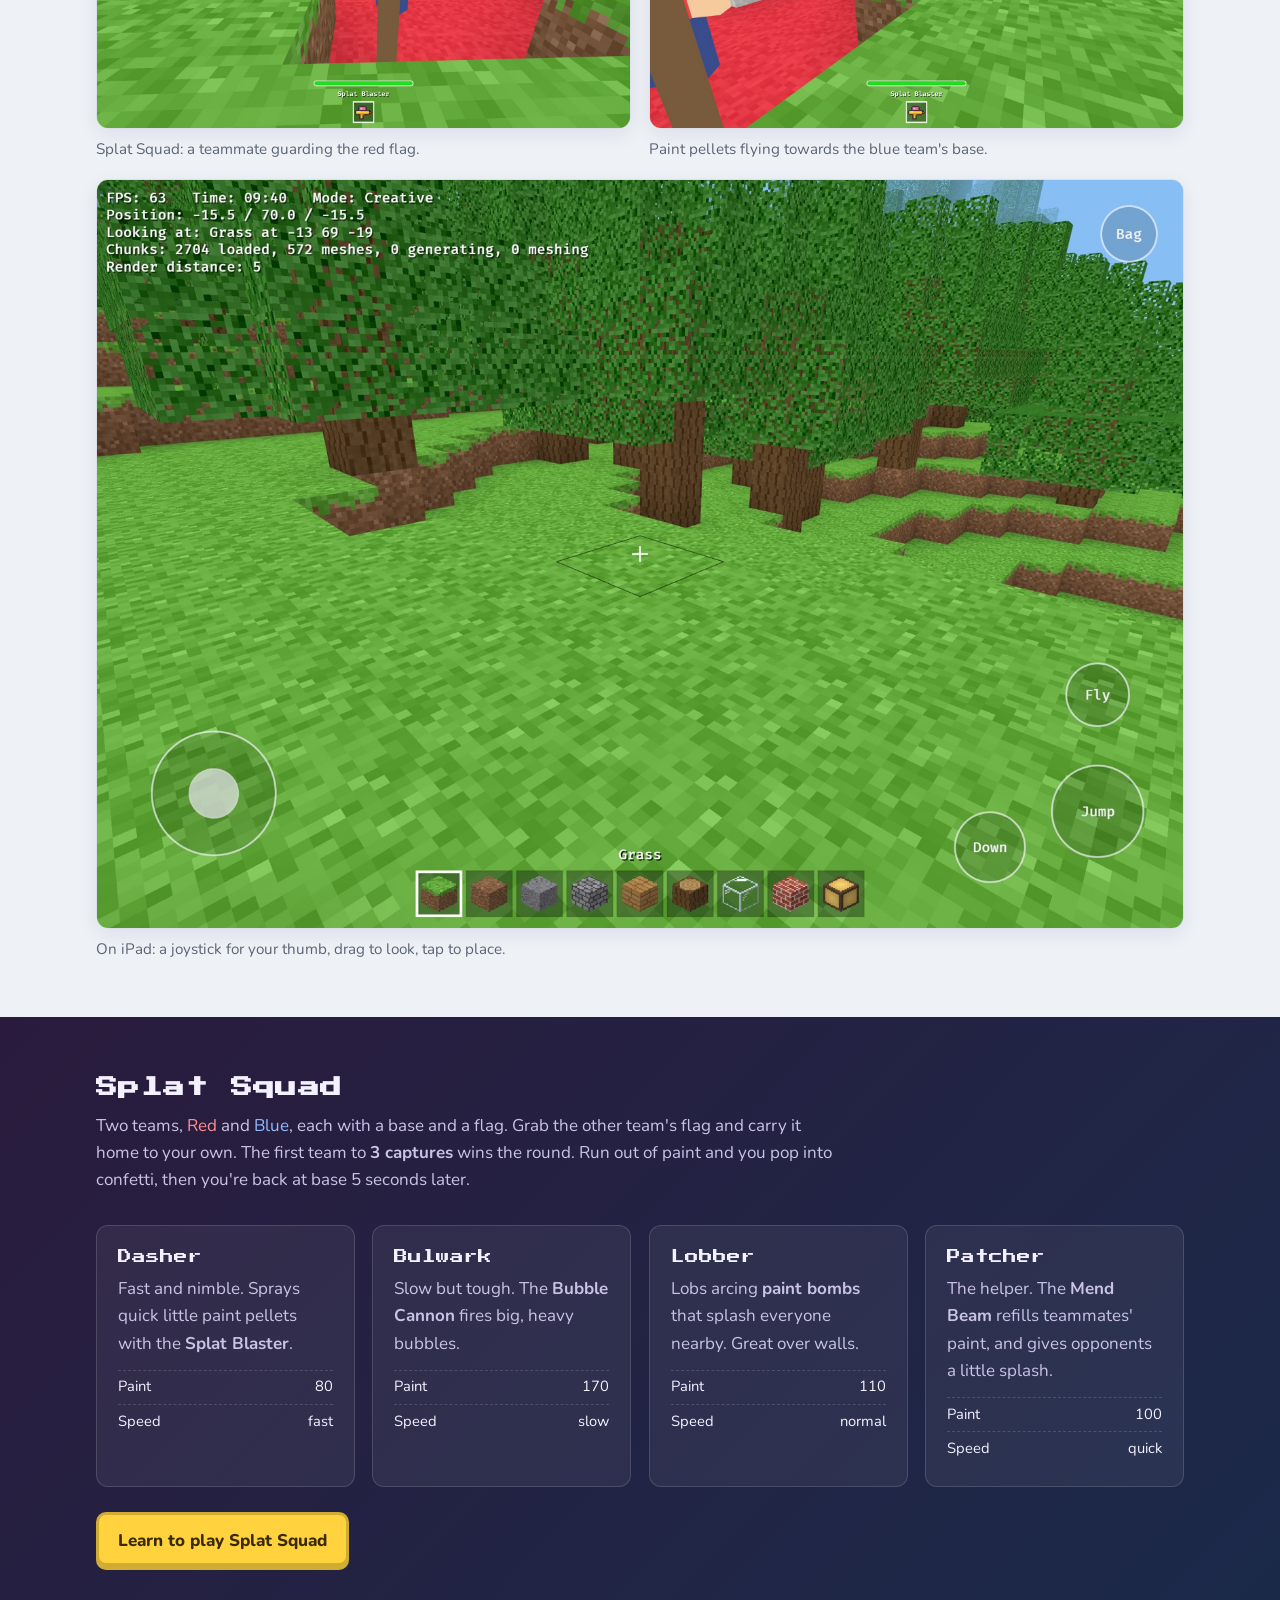
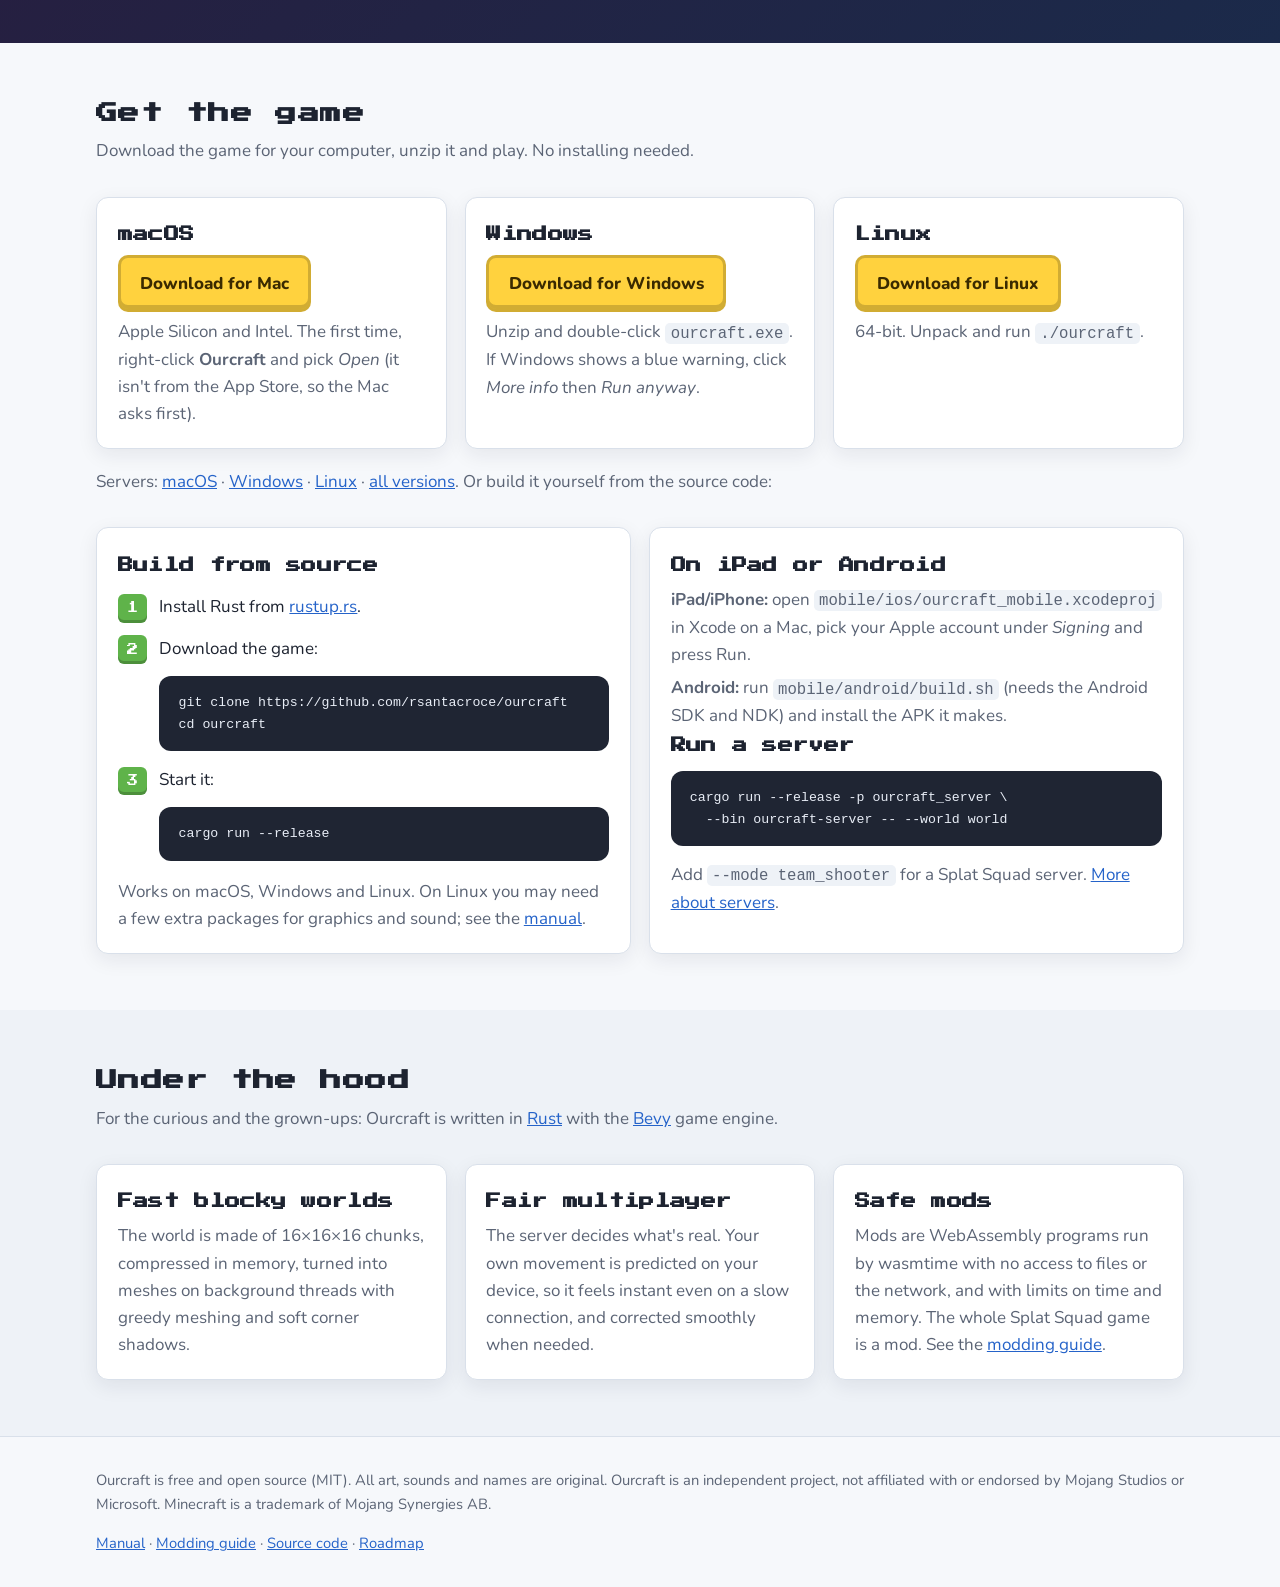
==== commit be281e73: "Manual and home page: goals, villages, swords, slingshot and shield, Build Contest, skin maker Manua" ====
--- a/index.html
+++ b/index.html
@@ -4,7 +4,7 @@
   <meta charset="utf-8">
   <meta name="viewport" content="width=device-width, initial-scale=1">
   <title>Ourcraft – build, explore and play together</title>
-  <meta name="description" content="Ourcraft is a free, open-source blocky sandbox game: endless worlds to explore and build in, play with friends, mods, and the Splat Squad team game. For Mac, Windows, Linux, iPad and Android.">
+  <meta name="description" content="Ourcraft is a free, open-source blocky sandbox game: endless worlds to explore and build in, play with friends, mods, and the Splat Squad and Build Contest game modes. For Mac, Windows, Linux, iPad and Android.">
   <meta property="og:title" content="Ourcraft">
   <meta property="og:description" content="A blocky world to build, explore and play together.">
   <meta property="og:image" content="images/vista.jpg">
@@ -86,7 +86,8 @@
       <div class="card">
         <div class="icon i-mod" aria-hidden="true"></div>
         <h3>Mods</h3>
-        <p>New blocks, gadgets and whole game modes can be added as mods. Mods run in a safe
+        <p>New blocks, gadgets and whole game modes can be added as mods (Splat Squad and
+          Build Contest are mods). Mods run in a safe
           sandbox and can't touch your files or the internet.
           <a href="modding.html">Make your own</a>.</p>
       </div>
@@ -94,13 +95,42 @@
         <div class="icon i-grass" aria-hidden="true"></div>
         <h3>Survival</h3>
         <p>Start with empty hands: craft tools, cook in the furnace, look after your hearts and
-          food, keep sheep and chickens, and bop silly night monsters. <a href="manual.html#survival">Survival guide</a>.</p>
+          food, keep sheep and chickens, and bop silly night monsters with a sword or a
+          slingshot. <a href="manual.html#survival">Survival guide</a>.</p>
+      </div>
+      <div class="card">
+        <div class="icon i-kid" aria-hidden="true"></div>
+        <h3>Goals to try</h3>
+        <p>New to it? Nineteen gentle goals show you what to try next, from "Get some wood" to
+          "Visit the Cloud Isles", with a cheer and a hint each time.
+          <a href="manual.html#goals">The goals</a>.</p>
+      </div>
+      <div class="card">
+        <div class="icon i-build" aria-hidden="true"></div>
+        <h3>Villages</h3>
+        <p>Little houses round a well, joined by gravel paths, out on the plains, in the desert
+          and in the snow. A cosy place for your first night.
+          <a href="manual.html#villages">Villages</a>.</p>
+      </div>
+      <div class="card">
+        <div class="icon i-friends" aria-hidden="true"></div>
+        <h3>Build Contest</h3>
+        <p>Everyone builds the same secret theme ("A rocket ship!") on their own plot against
+          the clock, then visits every build and votes, from Meh to WOW!
+          <a href="manual.html#build-contest">How it works</a>.</p>
+      </div>
+      <div class="card">
+        <div class="icon i-splat" aria-hidden="true"></div>
+        <h3>Make your own look</h3>
+        <p>Pick a skin, or make your own: skin tone, hair, eyes, a face, clothes and a hat, or
+          press <em>Surprise me!</em>. Friends see it when you play together.
+          <a href="manual.html#skins">Skins</a>.</p>
       </div>
       <div class="card">
         <div class="icon i-device" aria-hidden="true"></div>
         <h3>On your device</h3>
         <p>Keyboard and mouse, gamepad, or touch: play on a computer, an iPad or an Android
-          tablet.</p>
+          tablet, with the on-screen keyboard for chat and world names.</p>
       </div>
       <div class="card">
         <div class="icon i-kid" aria-hidden="true"></div>
